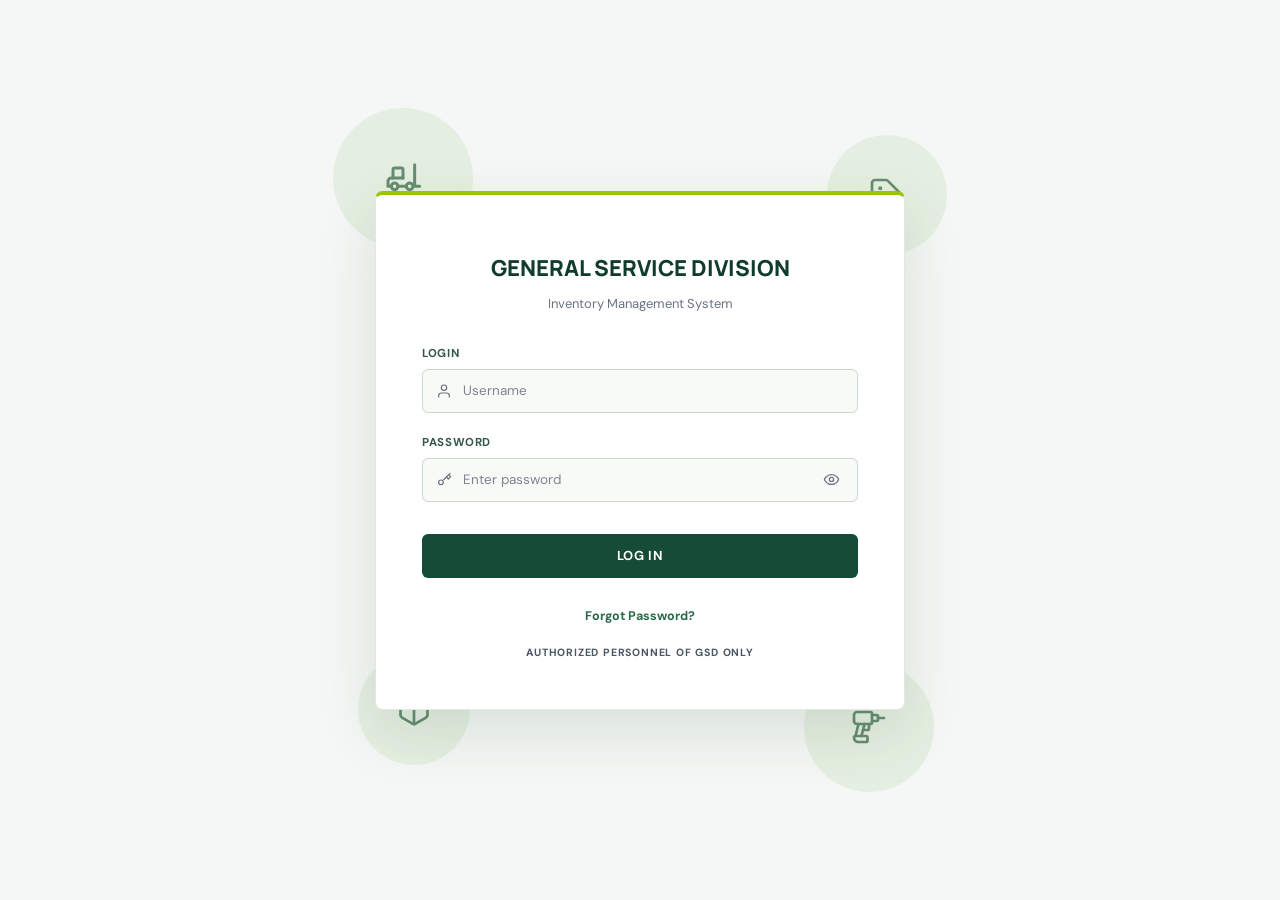
==== gsd-frontend/index.html @ cada81e3 "Full system audit, bug fixes, and Render deployment readiness Backend (gsd-backend/): - db.js: Add c" ====
<!DOCTYPE html>
<html lang="en">
<head>
  <meta charset="UTF-8" />
  <meta name="viewport" content="width=device-width, initial-scale=1.0" />
  <title>General Service Division - Inventory Management System</title>
  <link rel="preconnect" href="https://fonts.googleapis.com">
  <link rel="preconnect" href="https://fonts.gstatic.com" crossorigin>
  <link href="https://fonts.googleapis.com/css2?family=Inter:wght@400;500;600;700&display=swap" rel="stylesheet">
  <style>
    * {
      box-sizing: border-box;
      margin: 0;
      padding: 0;
    }

    body {
      font-family: 'Inter', -apple-system, BlinkMacSystemFont, "Segoe UI", Roboto, sans-serif;
      background-color: #f4f7f5;
      min-height: 100vh;
      display: flex;
      align-items: center;
      justify-content: center;
      position: relative;
      overflow: hidden;
      color: #1e293b;
    }

    /* Background Decorative Circles */
    .bg-decorations {
      position: fixed;
      inset: 0;
      pointer-events: none;
      z-index: 0;
    }

    .floating-circle {
      position: absolute;
      border-radius: 50%;
      background-color: #e7efe7;
      display: flex;
      align-items: center;
      justify-content: center;
      color: #8ca897;
    }

    /* Top Left: Forklift */
    .circle-forklift {
      width: 140px;
      height: 140px;
      top: 12%;
      left: 26%;
    }

    /* Top Right: Price Tag */
    .circle-tag {
      width: 120px;
      height: 120px;
      top: 15%;
      right: 26%;
    }

    /* Bottom Left: Cube/Box */
    .circle-box {
      width: 112px;
      height: 112px;
      bottom: 15%;
      left: 28%;
    }

    /* Bottom Right: Drill/Tool */
    .circle-drill {
      width: 130px;
      height: 130px;
      bottom: 12%;
      right: 27%;
    }

    /* Login Card */
    .login-card {
      position: relative;
      z-index: 1;
      background-color: #ffffff;
      width: 100%;
      max-width: 530px;
      padding: 58px 46px 50px;
      border-radius: 10px;
      box-shadow: 0 12px 32px rgba(0, 0, 0, 0.06), 0 2px 6px rgba(0, 0, 0, 0.03);
      text-align: center;
      margin: 20px;
    }

    .title {
      font-size: 21px;
      font-weight: 700;
      color: #1f2937;
      letter-spacing: 0.4px;
      margin-bottom: 12px;
      text-transform: uppercase;
    }

    .subtitle {
      font-size: 13px;
      font-weight: 400;
      color: #6b7280;
      margin-bottom: 34px;
    }

    .login-form {
      text-align: left;
    }

    .form-group {
      margin-bottom: 22px;
    }

    .form-label {
      display: block;
      font-size: 11.5px;
      font-weight: 700;
      color: #374151;
      letter-spacing: 0.4px;
      margin-bottom: 8px;
      text-transform: uppercase;
    }

    .input-wrapper {
      position: relative;
      display: flex;
      align-items: center;
    }

    .input-icon {
      position: absolute;
      left: 14px;
      color: #6b7280;
      display: flex;
      align-items: center;
      justify-content: center;
      pointer-events: none;
    }

    .form-input {
      width: 100%;
      height: 44px;
      padding: 0 42px 0 40px;
      background-color: #f3f4f6;
      border: 1px solid #d1d5db;
      border-radius: 6px;
      font-family: inherit;
      font-size: 13.5px;
      color: #1f2937;
      outline: none;
      transition: border-color 0.2s, background-color 0.2s, box-shadow 0.2s;
    }

    .form-input::placeholder {
      color: #7d8590;
    }

    .form-input:focus {
      background-color: #ffffff;
      border-color: #266b47;
      box-shadow: 0 0 0 3px rgba(38, 107, 71, 0.12);
    }

    textarea.form-input {
      height: auto;
      min-height: 110px;
      padding: 12px 14px;
      resize: vertical;
    }

    .toggle-password {
      position: absolute;
      right: 14px;
      background: none;
      border: none;
      color: #6b7280;
      cursor: pointer;
      display: flex;
      align-items: center;
      justify-content: center;
      padding: 4px;
      transition: color 0.2s;
    }

    .toggle-password:hover {
      color: #374151;
    }

    .btn-submit {
      width: 100%;
      height: 44px;
      margin-top: 10px;
      background-color: #266b47;
      color: #ffffff;
      border: none;
      border-radius: 6px;
      font-family: inherit;
      font-size: 13px;
      font-weight: 700;
      letter-spacing: 0.6px;
      text-transform: uppercase;
      cursor: pointer;
      transition: background-color 0.2s, transform 0.1s;
    }

    .btn-submit:hover {
      background-color: #1f583a;
    }

    .btn-submit:active {
      transform: scale(0.995);
    }

    .card-footer {
      margin-top: 26px;
      text-align: center;
    }

    .forgot-link {
      display: inline-block;
      font-size: 12.5px;
      color: #266b47;
      text-decoration: none;
      font-weight: 500;
      margin-bottom: 22px;
      transition: color 0.2s;
    }

    .forgot-link:hover {
      text-decoration: underline;
      color: #1f583a;
    }

    .authorized-note {
      font-size: 10.5px;
      font-weight: 700;
      color: #4b5563;
      letter-spacing: 0.8px;
      text-transform: uppercase;
    }

    /* Responsive adjustments for smaller screens */
    @media (max-width: 1100px) {
      .circle-forklift { left: 10%; }
      .circle-tag { right: 10%; }
      .circle-box { left: 12%; }
      .circle-drill { right: 12%; }
    }

    @media (max-width: 640px) {
      .login-card {
        padding: 44px 28px 38px;
      }
      .floating-circle {
        transform: scale(0.75);
      }
      .circle-forklift { top: 4%; left: 4%; }
      .circle-tag { top: 5%; right: 4%; }
      .circle-box { bottom: 5%; left: 5%; }
      .circle-drill { bottom: 4%; right: 5%; }
    }
  </style>
  <link rel="stylesheet" href="css/nia-theme.css" />
</head>
<body>

  <!-- Decorative Background Icons -->
  <div class="bg-decorations" aria-hidden="true">
    <!-- Top Left: Forklift -->
    <div class="floating-circle circle-forklift">
      <svg width="40" height="40" viewBox="0 0 24 24" fill="none" stroke="currentColor" stroke-width="1.8" stroke-linecap="round" stroke-linejoin="round">
        <path d="M12 12H5a2 2 0 0 0-2 2v3h2"/>
        <path d="M9 17h5"/>
        <circle cx="7" cy="17" r="2"/>
        <circle cx="16" cy="17" r="2"/>
        <path d="M12 12V7a1 1 0 0 0-1-1H7a1 1 0 0 0-1 1v5"/>
        <path d="M19 4v13h3"/>
      </svg>
    </div>

    <!-- Top Right: Tag -->
    <div class="floating-circle circle-tag">
      <svg width="36" height="36" viewBox="0 0 24 24" fill="none" stroke="currentColor" stroke-width="1.8" stroke-linecap="round" stroke-linejoin="round">
        <path d="M12.586 2.586A2 2 0 0 0 11.172 2H4a2 2 0 0 0-2 2v7.172a2 2 0 0 0 .586 1.414l8.704 8.704a2.426 2.426 0 0 0 3.42 0l6.58-6.58a2.426 2.426 0 0 0 0-3.42z"/>
        <circle cx="7.5" cy="7.5" r=".5" fill="currentColor"/>
      </svg>
    </div>

    <!-- Bottom Left: Package/Box -->
    <div class="floating-circle circle-box">
      <svg width="36" height="36" viewBox="0 0 24 24" fill="none" stroke="currentColor" stroke-width="1.8" stroke-linecap="round" stroke-linejoin="round">
        <path d="M21 16V8a2 2 0 0 0-1-1.73l-7-4a2 2 0 0 0-2 0l-7 4A2 2 0 0 0 3 8v8a2 2 0 0 0 1 1.73l7 4a2 2 0 0 0 2 0l7-4A2 2 0 0 0 21 16z"/>
        <polyline points="3.27 6.96 12 12.01 20.73 6.96"/>
        <line x1="12" y1="22.08" x2="12" y2="12"/>
      </svg>
    </div>

    <!-- Bottom Right: Drill/Tool -->
    <div class="floating-circle circle-drill">
      <svg width="36" height="36" viewBox="0 0 24 24" fill="none" stroke="currentColor" stroke-width="1.8" stroke-linecap="round" stroke-linejoin="round">
        <path d="M14 9c0 .6-.4 1-1 1H4a2 2 0 0 1-2-2V4a2 2 0 0 1 2-2h9c.6 0 1 .4 1 1Z"/>
        <path d="M18 6h4"/>
        <path d="M14 4h3a1 1 0 0 1 1 1v2a1 1 0 0 1-1 1h-3"/>
        <path d="m5 10-2 8"/>
        <path d="M12 10v3c0 .6-.4 1-1 1H8"/>
        <path d="m7 18 2-8"/>
        <path d="M5 22c-1.7 0-3-1.3-3-3 0-.6.4-1 1-1h7c.6 0 1 .4 1 1v2c0 .6-.4 1-1 1Z"/>
      </svg>
    </div>
  </div>

  <!-- Center Login Card -->
  <main class="login-card">
    <h1 class="title">GENERAL SERVICE DIVISION</h1>
    <p class="subtitle">Inventory Management System</p>

    <div id="loginPanel">
    <form class="login-form" id="loginForm">
      <!-- Username Field -->
      <div class="form-group">
        <label for="username" class="form-label">LOGIN</label>
        <div class="input-wrapper">
          <span class="input-icon">
            <svg width="16" height="16" viewBox="0 0 24 24" fill="none" stroke="currentColor" stroke-width="1.8" stroke-linecap="round" stroke-linejoin="round">
              <path d="M20 21v-2a4 4 0 0 0-4-4H8a4 4 0 0 0-4 4v2"/>
              <circle cx="12" cy="7" r="4"/>
            </svg>
          </span>
          <input
            type="text"
            id="username"
            name="username"
            class="form-input"
            placeholder="Username"
            required
          />
        </div>
      </div>

      <!-- Password Field -->
      <div class="form-group">
        <label for="password" class="form-label">PASSWORD</label>
        <div class="input-wrapper">
          <span class="input-icon">
            <svg width="16" height="16" viewBox="0 0 24 24" fill="none" stroke="currentColor" stroke-width="1.8" stroke-linecap="round" stroke-linejoin="round">
              <circle cx="7.5" cy="15.5" r="3.5"/>
              <path d="m21 2-9.6 9.6"/>
              <path d="m15.5 7.5 3 3L22 7l-3-3"/>
            </svg>
          </span>
          <input
            type="password"
            id="password"
            name="password"
            class="form-input"
            placeholder="Enter password"
            required
          />
          <button
            type="button"
            class="toggle-password"
            id="togglePassword"
            aria-label="Toggle password visibility"
          >
            <!-- Eye Open Icon -->
            <svg id="eyeIcon" width="17" height="17" viewBox="0 0 24 24" fill="none" stroke="currentColor" stroke-width="1.8" stroke-linecap="round" stroke-linejoin="round">
              <path d="M2 12s3-7 10-7 10 7 10 7-3 7-10 7-10-7-10-7Z"/>
              <circle cx="12" cy="12" r="3"/>
            </svg>
          </button>
        </div>
      </div>

      <!-- Submit Button -->
      <button type="submit" class="btn-submit">LOG IN</button>
    </form>
    </div>

    <form class="login-form" id="resetRequestForm" hidden>
      <div class="form-group">
        <label for="resetUsername" class="form-label">USERNAME</label>
        <input type="text" id="resetUsername" name="username" class="form-input" placeholder="Assigned username" required />
      </div>
      <div class="form-group">
        <label for="resetReason" class="form-label">REASON FOR RESET</label>
        <textarea id="resetReason" name="reason" class="form-input" minlength="10" maxlength="1000" rows="4" placeholder="Explain why you need a password reset" required></textarea>
      </div>
      <button type="submit" class="btn-submit">SUBMIT REQUEST</button>
    </form>

    <!-- Footer Links & Notice -->
    <div class="card-footer">
      <a href="#" class="forgot-link" id="forgotPasswordLink">Forgot Password?</a>
      <p class="authorized-note">AUTHORIZED PERSONNEL OF GSD ONLY</p>
    </div>
  </main>

  <div id="toast" class="toast" role="status" aria-live="polite"></div>
  <script src="jscript/app.js" defer></script>
</body>
</html>
---- gsd-frontend/css/nia-theme.css ----
@import url('https://fonts.googleapis.com/css2?family=DM+Sans:wght@400;500;600;700&family=Manrope:wght@500;600;700;800&display=swap');

:root {
  --nia-forest: #164b35;
  --nia-forest-deep: #103c2b;
  --nia-leaf: #9bc503;
  --nia-leaf-light: #edf5d5;
  --nia-canvas: #f3f7f2;
  --nia-paper: #ffffff;
  --nia-ink: #1d3027;
  --nia-muted: #68786f;
  --nia-line: #dce6dd;
  --nia-focus: rgba(31, 112, 71, 0.18);
  --nia-shadow: 0 8px 24px rgba(27, 62, 43, 0.07);
}

html {
  color-scheme: light;
  scroll-behavior: smooth;
}

body {
  color: var(--nia-ink);
  font-family: 'DM Sans', 'Segoe UI', sans-serif;
  letter-spacing: 0;
}

body[data-page] {
  background-color: var(--nia-canvas);
  background-image: linear-gradient(135deg, rgba(255,255,255,.62), rgba(237,245,232,.28));
}

h1,
h2,
h3,
.page-heading,
.page-title,
.ledger-title,
.title {
  font-family: 'Manrope', 'DM Sans', 'Segoe UI', sans-serif;
  letter-spacing: 0;
}

.topbar {
  position: relative;
  z-index: 3;
  height: 68px;
  padding: 0 clamp(18px, 3vw, 40px);
  color: #fff;
  background: linear-gradient(105deg, var(--nia-forest-deep), #1d6342 72%, #27734a);
  box-shadow: 0 4px 16px rgba(16, 60, 43, .14);
}

.topbar::after {
  position: absolute;
  right: 0;
  bottom: 0;
  left: 0;
  height: 3px;
  background: var(--nia-leaf);
  content: '';
}

.topbar-title {
  font-family: 'Manrope', 'DM Sans', sans-serif;
  font-size: 13px;
  font-weight: 800;
  letter-spacing: .08em;
}

.user-info {
  display: grid;
  gap: 3px;
}

.user-name {
  color: #fff;
  font-size: 11px;
  font-weight: 700;
}

.user-role {
  color: #d8e9c2;
  font-size: 10px;
}

.layout-container {
  min-height: calc(100vh - 68px);
}

.sidebar {
  position: relative;
  z-index: 2;
  width: 248px;
  min-height: calc(100vh - 68px);
  padding: 22px 15px 18px;
  background: #eaf2e8;
  border-right: 1px solid #d5e2d5;
}

.nav-list {
  gap: 5px;
}

.nav-item a {
  position: relative;
  min-height: 43px;
  padding: 10px 13px;
  border-radius: 7px;
  color: #355345;
  font-size: 13px;
  font-weight: 600;
  transition: background-color .18s ease, color .18s ease, transform .18s ease, box-shadow .18s ease;
}

.nav-item a:hover {
  transform: translateX(3px);
  color: var(--nia-forest-deep);
  background: #dcebd8;
}

.nav-item.active a {
  color: #fff;
  background: var(--nia-forest);
  box-shadow: 0 4px 10px rgba(22, 75, 53, .18);
}

.nav-item.active a::before {
  position: absolute;
  top: 9px;
  bottom: 9px;
  left: -13px;
  width: 3px;
  border-radius: 0 3px 3px 0;
  background: var(--nia-leaf);
  content: '';
}

.nav-icon {
  width: 18px;
  height: 18px;
}

.logout-btn {
  min-height: 42px;
  border: 1px solid #ebc8c2;
  border-radius: 7px;
  background: #fff8f6;
  color: #9b4134;
  font-size: 11px;
  transition: background-color .18s ease, color .18s ease, transform .18s ease, box-shadow .18s ease;
}

.logout-btn:hover {
  transform: translateY(-1px);
  border-color: #bd5948;
  background: #a74436;
  color: #fff;
  box-shadow: 0 4px 10px rgba(126, 47, 36, .16);
}

.main-content {
  min-width: 0;
  padding: clamp(22px, 3vw, 40px) clamp(18px, 3.3vw, 48px);
  animation: nia-enter .34s ease-out both;
}

.page-header,
.page-top-row,
.ledger-header {
  margin-bottom: 24px;
}

.page-heading,
.page-title,
.ledger-title {
  color: var(--nia-forest-deep);
  font-size: 25px;
  font-weight: 800;
  line-height: 1.2;
}

.page-subtitle {
  margin-top: 6px;
  color: var(--nia-muted);
  font-size: 13px;
  line-height: 1.5;
}

.kpi-card,
.settings-card,
.table-card,
.main-table-card,
.ledger-card,
.card,
.po-card,
.actions-column-card {
  border: 1px solid var(--nia-line);
  border-radius: 7px;
  background: var(--nia-paper);
  box-shadow: var(--nia-shadow);
}

.kpi-card {
  position: relative;
  overflow: hidden;
  padding: 18px 20px;
  transition: transform .18s ease, border-color .18s ease, box-shadow .18s ease;
}

.kpi-card::before {
  position: absolute;
  top: 0;
  right: 0;
  left: 0;
  height: 3px;
  background: var(--nia-leaf);
  content: '';
}

.kpi-card:hover {
  transform: translateY(-3px);
  border-color: #b6d08b;
  box-shadow: 0 12px 26px rgba(27, 62, 43, .12);
}

.kpi-label {
  color: var(--nia-muted);
  font-size: 10px;
  letter-spacing: .07em;
}

.kpi-value {
  color: var(--nia-forest-deep);
  font-family: 'Manrope', 'DM Sans', sans-serif;
  font-size: 26px;
  font-weight: 800;
}

.kpi-sub {
  color: var(--nia-muted);
  font-size: 11px;
}

.kpi-icon-box {
  border-radius: 7px;
  background: var(--nia-leaf-light);
  color: var(--nia-forest);
}

.toolbar-row,
.filter-controls,
.action-buttons,
.toolbar-actions,
.form-actions,
.btn-row {
  gap: 10px;
}

.toolbar-row {
  margin-bottom: 17px;
}

.gsd-pagination {
  display: flex;
  align-items: center;
  justify-content: space-between;
  gap: 12px;
  min-height: 48px;
  margin: 10px 0 18px;
  padding: 8px 11px;
  border: 1px solid var(--nia-line);
  border-radius: 7px;
  background: #fff;
}

.gsd-pagination-summary {
  color: var(--nia-muted);
  font-size: 11px;
  font-weight: 600;
}

.gsd-pagination-controls {
  display: flex;
  align-items: center;
  gap: 8px;
}

.gsd-page-label {
  min-width: 62px;
  color: var(--nia-ink);
  font-size: 11px;
  font-weight: 700;
  text-align: center;
}

.gsd-page-button {
  min-height: 34px;
  padding: 0 11px;
  border: 1px solid #bfd0c2;
  border-radius: 6px;
  background: #fff;
  color: var(--nia-forest);
  font: 700 11px 'DM Sans', 'Segoe UI', sans-serif;
  cursor: pointer;
}

.gsd-page-button:disabled {
  border-color: #e4e9e4;
  background: #f5f7f4;
  color: #9aa59e;
  box-shadow: none;
  cursor: default;
  transform: none;
}

.gsd-page-button:not(:disabled):hover {
  border-color: var(--nia-forest);
  background: #f0f6ed;
}

.table-layout {
  display: block;
}

.actions-column-card {
  display: none;
}

.actions-cell {
  min-width: 250px;
  white-space: normal;
}

.action-icons {
  display: flex;
  flex-wrap: wrap;
  justify-content: flex-start;
  gap: 6px;
}

.action-icons .icon-btn {
  width: auto;
  min-width: 0;
  min-height: 30px;
  height: auto;
  padding: 0 8px;
  border: 1px solid var(--nia-line);
  background: #fff;
  color: var(--nia-forest);
  white-space: nowrap;
}

.action-icons .icon-btn:hover {
  border-color: #b6d08b;
  background: #f4f8ef;
}

.action-icons .icon-btn.delete-btn {
  border-color: #e8c5bf;
  background: #fff8f6;
  color: #a74436;
}

.action-icons .icon-btn.delete-btn:hover {
  border-color: #bd5948;
  background: #a74436;
  color: #fff;
}

.search-wrap,
.search-box-wrap {
  border-color: var(--nia-line);
  border-radius: 7px;
  background: #fff;
  box-shadow: 0 2px 6px rgba(27, 62, 43, .03);
}

input:not([type='checkbox']):not([type='radio']):not([type='hidden']):not([type='file']),
select,
textarea {
  border-color: #cbd9ce;
  border-radius: 6px;
  color: var(--nia-ink);
  font-family: 'DM Sans', 'Segoe UI', sans-serif;
  transition: border-color .16s ease, box-shadow .16s ease, background-color .16s ease;
}

input:not([type='checkbox']):not([type='radio']):not([type='hidden']):not([type='file']):focus,
select:focus,
textarea:focus {
  border-color: #347b50;
  outline: 0;
  box-shadow: 0 0 0 3px var(--nia-focus);
}

input::placeholder,
textarea::placeholder {
  color: #87958d;
}

button,
.btn-red,
.pill-btn,
.pill-btn-sm,
.btn-action,
.btn-print-slip,
.btn-create-user,
.btn-outline,
.btn-wipe,
.btn-row-edit,
.btn-row-delete,
.icon-btn,
.save-btn,
.btn-save,
.btn-cancel {
  min-height: 37px;
  border-radius: 6px;
  font-family: 'DM Sans', 'Segoe UI', sans-serif;
  font-size: 12px;
  font-weight: 700;
  transition: transform .16s ease, box-shadow .16s ease, background-color .16s ease, border-color .16s ease, color .16s ease;
}

button:hover,
.btn-red:hover,
.pill-btn:hover,
.pill-btn-sm:hover,
.btn-action:hover,
.btn-print-slip:hover,
.btn-create-user:hover,
.btn-outline:hover,
.btn-wipe:hover,
.btn-row-edit:hover,
.btn-row-delete:hover,
.icon-btn:hover,
.save-btn:hover,
.btn-save:hover,
.btn-cancel:hover {
  transform: translateY(-1px);
  box-shadow: 0 5px 12px rgba(27, 62, 43, .12);
}

.btn-submit,
.btn-create-user,
.pill-btn.primary,
.btn-red,
.btn-save,
.save-btn {
  border-color: var(--nia-forest);
  background: var(--nia-forest);
  color: #fff;
}

.btn-submit:hover,
.btn-create-user:hover,
.pill-btn.primary:hover,
.btn-red:hover,
.btn-save:hover,
.save-btn:hover {
  border-color: var(--nia-forest-deep);
  background: var(--nia-forest-deep);
}

.pill-btn,
.pill-btn-sm,
.btn-action,
.btn-print-slip,
.btn-outline,
.btn-row-edit,
.btn-cancel {
  border: 1px solid #bfd0c2;
  background: #fff;
  color: var(--nia-forest);
}

.btn-wipe,
.btn-row-delete,
.delete-btn {
  border: 1px solid #e8c5bf;
  background: #fff8f6;
  color: #a74436;
}

.table-card,
.main-table-card,
.ledger-card {
  overflow: auto;
}

table {
  border-color: var(--nia-line);
}

thead th {
  background: #edf4eb;
  color: #315241;
  font-size: 10px;
  font-weight: 800;
  letter-spacing: .055em;
}

tbody tr {
  transition: background-color .14s ease;
}

tbody tr:hover {
  background: #f4f8ef;
}

tbody td {
  color: #33493c;
}

.badge,
.status-pill,
.fund-badge {
  display: inline-flex;
  align-items: center;
  padding: 3px 10px;
  font-size: 11px;
  border: 1px solid transparent;
  white-space: nowrap;
  border-radius: 999px;
  font-weight: 700;
}

.badge-instock,
.active-status {
  border-color: #c8dfc7;
  background: #edf7ec;
  color: #28643e;
}

.badge-lowstock,
.inactive-status {
  border-color: #f1d8ae;
  background: #fff6e6;
  color: #8a5b16;
}

.recent-po-entry,
.recent-so-entry,
.recent-slip-entry {
  padding: 14px;
  border: 1px solid #e4ece4;
  border-radius: 6px;
  background: #fbfdf9;
  transition: border-color .16s ease, background-color .16s ease, transform .16s ease;
}

.recent-po-entry:hover,
.recent-so-entry:hover,
.recent-slip-entry:hover {
  transform: translateX(2px);
  border-color: #b6d08b;
  background: #f5faee;
}

.toast,
.toast-banner {
  position: fixed;
  right: 24px;
  bottom: 22px;
  z-index: 1200;
  max-width: min(420px, calc(100vw - 32px));
  padding: 12px 20px;
  border: 1px solid rgba(255,255,255,.2);
  border-radius: 7px;
  background: var(--nia-forest-deep);
  color: #fff;
  font-size: 13px;
  font-weight: 600;
  box-shadow: 0 12px 30px rgba(16, 60, 43, .2);
  opacity: 0;
  transform: translateY(10px);
  pointer-events: none;
  transition: opacity .2s ease, transform .2s ease;
}

.toast.show,
.toast-banner.show {
  opacity: 1;
  transform: translateY(0);
}

.toast.error,
.toast-banner.error {
  background: #a74436;
}

.modal-backdrop {
  backdrop-filter: blur(3px);
  background: rgba(17, 43, 30, .48);
}

.modal-box {
  border: 1px solid var(--nia-line);
  border-top: 4px solid var(--nia-leaf);
  border-radius: 8px;
  box-shadow: 0 24px 70px rgba(15, 44, 29, .24);
}

.gsd-dialog {
  position: fixed;
  inset: 0;
  margin: auto;
  width: min(440px, calc(100vw - 32px));
  max-height: calc(100vh - 32px);
  overflow: auto;
  padding: 28px;
  border: 1px solid var(--nia-line);
  border-top: 4px solid var(--nia-leaf);
  border-radius: 9px;
  background: #fff;
  color: var(--nia-ink);
  box-shadow: 0 24px 70px rgba(15, 44, 29, .24);
}

.gsd-dialog[open] {
  animation: nia-dialog-enter .2s ease-out both;
}

.gsd-dialog::backdrop {
  background: rgba(15, 43, 29, .54);
  backdrop-filter: blur(3px);
}

.gsd-dialog-mark {
  display: grid;
  width: 42px;
  height: 42px;
  margin-bottom: 17px;
  place-items: center;
  border-radius: 8px;
  background: var(--nia-leaf-light);
  color: var(--nia-forest);
  font-family: 'Manrope', 'DM Sans', sans-serif;
  font-size: 11px;
  font-weight: 800;
}

.gsd-dialog-title {
  margin: 0;
  color: var(--nia-forest-deep);
  font-family: 'Manrope', 'DM Sans', sans-serif;
  font-size: 20px;
  font-weight: 800;
}

.gsd-dialog-message {
  margin: 9px 0 24px;
  color: var(--nia-muted);
  font-size: 14px;
  line-height: 1.55;
}

.gsd-dialog-actions {
  display: flex;
  justify-content: flex-end;
  gap: 9px;
}

.gsd-dialog-button {
  min-height: 40px;
  padding: 0 15px;
  border: 1px solid transparent;
  border-radius: 6px;
  font: 700 12px 'DM Sans', 'Segoe UI', sans-serif;
  cursor: pointer;
  transition: transform .16s ease, box-shadow .16s ease, background-color .16s ease;
}

.gsd-dialog-button:hover {
  transform: translateY(-1px);
  box-shadow: 0 5px 12px rgba(27, 62, 43, .14);
}

.gsd-dialog-button:focus-visible {
  outline: 3px solid rgba(155, 197, 3, .72);
  outline-offset: 3px;
}

.gsd-dialog-button.primary {
  background: var(--nia-forest);
  color: #fff;
}

.gsd-dialog-button.primary:hover {
  background: var(--nia-forest-deep);
}

.gsd-dialog-button.secondary {
  border-color: var(--nia-line);
  background: #fff;
  color: var(--nia-forest);
}

.gsd-dialog-button.danger {
  background: #a74436;
  color: #fff;
}

.gsd-dialog-button.danger:hover {
  background: #8e382d;
}

.login-card {
  border: 1px solid #e1e9df;
  border-top: 4px solid var(--nia-leaf);
  border-radius: 8px;
  box-shadow: 0 22px 60px rgba(21, 64, 42, .12);
  animation: nia-enter .42s ease-out both;
}

.login-card .title {
  color: var(--nia-forest-deep);
  font-size: 22px;
  font-weight: 800;
}

.login-card .form-label {
  color: #365746;
  letter-spacing: .055em;
}

.login-card .form-input {
  border-radius: 6px;
  background-color: #f8faf7;
}

.login-card .btn-submit {
  border-radius: 6px;
  background: var(--nia-forest);
  transition: transform .16s ease, box-shadow .16s ease, background-color .16s ease;
}

.login-card .btn-submit:hover {
  transform: translateY(-2px);
  background: var(--nia-forest-deep);
  box-shadow: 0 8px 16px rgba(22, 75, 53, .2);
}

.login-card .forgot-link {
  font-weight: 700;
}

a:focus-visible,
button:focus-visible {
  outline: 3px solid rgba(155, 197, 3, .72);
  outline-offset: 3px;
}

.bg-decorations .floating-circle {
  background: rgba(223, 236, 218, .72);
  color: #668d72;
  animation: nia-float 6s ease-in-out infinite;
}

.circle-tag { animation-delay: -1.5s !important; }
.circle-box { animation-delay: -3s !important; }
.circle-drill { animation-delay: -4.5s !important; }

@keyframes nia-enter {
  from { opacity: 0; transform: translateY(8px); }
  to { opacity: 1; transform: translateY(0); }
}

@keyframes nia-float {
  0%, 100% { transform: translateY(0); }
  50% { transform: translateY(-7px); }
}

@media (max-width: 900px) {
  .layout-container {
    flex-direction: column;
  }

  .sidebar {
    width: 100%;
    min-height: auto;
    padding: 10px 14px;
    border-right: 0;
    border-bottom: 1px solid var(--nia-line);
  }

  .nav-list {
    flex-direction: row;
    overflow-x: auto;
    gap: 5px;
    padding: 2px 0;
    scrollbar-width: none;
    overscroll-behavior-x: contain;
    -webkit-overflow-scrolling: touch;
  }

  .nav-list::-webkit-scrollbar {
    display: none;
  }

  .nav-list::after {
    position: sticky;
    right: 0;
    display: grid;
    flex: 0 0 22px;
    place-items: center;
    margin-left: -22px;
    background: linear-gradient(90deg, rgba(234,242,232,0), #eaf2e8 48%);
    color: var(--nia-forest);
    content: '\203A';
    font-size: 24px;
    pointer-events: none;
  }

  .nav-item {
    flex: 0 0 auto;
  }

  .nav-item a {
    min-height: 39px;
    padding: 9px 11px;
    white-space: nowrap;
  }

  .nav-item.active a::before {
    top: auto;
    right: 12px;
    bottom: -10px;
    left: 12px;
    width: auto;
    height: 3px;
    border-radius: 3px 3px 0 0;
  }

  .logout-btn {
    width: auto;
    min-width: 112px;
    margin-top: 8px;
  }
}

@media (max-width: 600px) {
  .topbar {
    height: 62px;
    padding: 0 15px;
  }

  .topbar-title {
    max-width: 58%;
    font-size: 11px;
    line-height: 1.25;
  }

  .user-name { font-size: 9px; }
  .user-role { font-size: 9px; }

  .main-content {
    padding: 20px 14px 28px;
  }

  .page-heading,
  .page-title,
  .ledger-title {
    font-size: 22px;
  }

  .page-top-row,
  .toolbar-row,
  .toolbar-actions,
  .filter-controls,
  .action-buttons {
    align-items: stretch;
  }

  .toolbar-row,
  .toolbar-actions,
  .filter-controls,
  .action-buttons {
    flex-wrap: wrap;
  }

  .filter-controls > *,
  .action-buttons > *,
  .toolbar-actions > * {
    min-width: 0;
  }

  .kpi-group,
  .kpi-grid,
  .kpi-cards,
  .kpi-summary {
    display: grid !important;
    grid-template-columns: repeat(2, minmax(0, 1fr));
    gap: 10px;
    width: 100%;
  }

  .kpi-group .kpi-card,
  .kpi-grid .kpi-card {
    min-width: 0;
    padding: 12px;
    gap: 8px;
  }

  .kpi-group .kpi-label,
  .kpi-grid .kpi-label {
    font-size: 9px;
    line-height: 1.3;
  }

  .kpi-group .kpi-sub,
  .kpi-grid .kpi-sub {
    font-size: 10px;
    line-height: 1.35;
  }

  .kpi-group .kpi-icon-box,
  .kpi-grid .kpi-icon-box {
    width: 30px;
    height: 30px;
  }

  .kpi-card {
    padding: 14px;
  }

  .table-card,
  .main-table-card,
  .ledger-card {
    max-width: 100%;
    overflow-x: auto;
  }

  table {
    min-width: 640px;
  }

  .main-table-card {
    overflow: visible;
    border: 0;
    background: transparent;
    box-shadow: none;
  }

  .main-table-card table.inv-table {
    display: block;
    min-width: 0;
    width: 100%;
  }

  .main-table-card .inv-table thead {
    display: none;
  }

  .main-table-card .inv-table tbody {
    display: grid;
    gap: 10px;
  }

  .main-table-card .inv-table tbody tr {
    display: grid;
    grid-template-columns: repeat(2, minmax(0, 1fr));
    gap: 0 14px;
    padding: 4px 13px 8px;
    border: 1px solid var(--nia-line);
    border-top: 3px solid var(--nia-leaf);
    border-radius: 7px;
    background: #fff;
    box-shadow: 0 4px 12px rgba(27, 62, 43, .06);
  }

  .main-table-card .inv-table tbody td {
    display: flex;
    min-width: 0;
    flex-direction: column;
    gap: 3px;
    padding: 8px 0 !important;
    border: 0 !important;
    color: var(--nia-ink);
    font-size: 12px;
    line-height: 1.35;
    overflow-wrap: anywhere;
  }

  .main-table-card .inv-table tbody td::before {
    color: var(--nia-muted);
    content: '';
    font-size: 9px;
    font-weight: 800;
    letter-spacing: .04em;
    text-transform: uppercase;
  }

  .main-table-card .inv-table tbody td:nth-child(1)::before { content: 'Item ID'; }
  .main-table-card .inv-table tbody td:nth-child(2)::before { content: 'Added by'; }
  .main-table-card .inv-table tbody td:nth-child(3)::before { content: 'Product'; }
  .main-table-card .inv-table tbody td:nth-child(4)::before { content: 'Category'; }
  .main-table-card .inv-table tbody td:nth-child(5)::before { content: 'Quantity'; }
  .main-table-card .inv-table tbody td:nth-child(6)::before { content: 'Unit'; }
  .main-table-card .inv-table tbody td:nth-child(7)::before { content: 'Status'; }
  .main-table-card .inv-table tbody td:nth-child(8)::before { content: 'Date added'; }

  .main-table-card .inv-table tbody td:nth-child(2),
  .main-table-card .inv-table tbody td:nth-child(3),
  .main-table-card .inv-table tbody td:nth-child(4) {
    grid-column: 1 / -1;
  }

  .main-table-card .inv-table tbody td:nth-child(3) {
    color: var(--nia-forest-deep);
    font-size: 14px;
    font-weight: 700;
  }

  .main-table-card .inv-table tbody td:nth-child(7) {
    align-items: flex-start;
  }

  table.users-table:has(#usersTableBody) {
    display: block;
    min-width: 0;
    width: 100%;
  }

  table.users-table:has(#usersTableBody) thead {
    display: none;
  }

  table.users-table:has(#usersTableBody) tbody {
    display: grid;
    gap: 10px;
  }

  table.users-table:has(#usersTableBody) tbody tr {
    display: grid;
    grid-template-columns: repeat(2, minmax(0, 1fr));
    gap: 0 14px;
    padding: 5px 13px 10px;
    border: 1px solid var(--nia-line);
    border-top: 3px solid var(--nia-leaf);
    border-radius: 7px;
    background: #fff;
  }

  table.users-table:has(#usersTableBody) tbody td {
    display: flex;
    min-width: 0;
    flex-direction: column;
    align-items: flex-start;
    gap: 4px;
    padding: 8px 0;
    border: 0;
    font-size: 12px;
    overflow-wrap: anywhere;
  }

  table.users-table:has(#usersTableBody) tbody td::before {
    color: var(--nia-muted);
    font-size: 9px;
    font-weight: 800;
    letter-spacing: .04em;
    text-transform: uppercase;
  }

  table.users-table:has(#usersTableBody) tbody td:nth-child(1)::before { content: 'User ID'; }
  table.users-table:has(#usersTableBody) tbody td:nth-child(2)::before { content: 'Name'; }
  table.users-table:has(#usersTableBody) tbody td:nth-child(3)::before { content: 'Username'; }
  table.users-table:has(#usersTableBody) tbody td:nth-child(4)::before { content: 'Role'; }
  table.users-table:has(#usersTableBody) tbody td:nth-child(5)::before { content: 'Status'; }

  table.users-table:has(#usersTableBody) tbody td:nth-child(2),
  table.users-table:has(#usersTableBody) tbody td:nth-child(6) {
    grid-column: 1 / -1;
  }

  table.users-table:has(#usersTableBody) .actions-cell {
    min-width: 0;
  }

  table.users-table:has(#usersTableBody) .action-icons {
    width: 100%;
  }

  #resetRequestsWrap {
    padding: 14px;
  }

  #resetRequestsWrap h2 {
    margin-bottom: 10px;
    color: var(--nia-forest-deep);
    font: 800 15px 'Manrope', 'DM Sans', sans-serif;
  }

  #resetRequestsWrap table.reset-requests-table {
    display: block;
    min-width: 0;
    width: 100%;
  }

  #resetRequestsWrap .reset-requests-table thead {
    display: none;
  }

  #resetRequestsWrap .reset-requests-table tbody {
    display: grid;
    gap: 8px;
  }

  #resetRequestsWrap .reset-requests-table tbody tr:not(.empty-state) {
    display: grid;
    grid-template-columns: repeat(2, minmax(0, 1fr));
    gap: 0 12px;
    padding: 5px 11px 9px;
    border: 1px solid var(--nia-line);
    border-top: 3px solid var(--nia-leaf);
    border-radius: 6px;
    background: #fff;
  }

  #resetRequestsWrap .reset-requests-table tbody td {
    display: flex;
    min-width: 0;
    flex-direction: column;
    gap: 4px;
    padding: 8px 0;
    border: 0;
    overflow-wrap: anywhere;
  }

  #resetRequestsWrap .reset-requests-table tbody td::before {
    color: var(--nia-muted);
    font-size: 9px;
    font-weight: 800;
    letter-spacing: .04em;
    text-transform: uppercase;
  }

  #resetRequestsWrap .reset-requests-table tbody td:nth-child(1)::before { content: 'Username'; }
  #resetRequestsWrap .reset-requests-table tbody td:nth-child(2)::before { content: 'Reason'; }
  #resetRequestsWrap .reset-requests-table tbody td:nth-child(3)::before { content: 'Submitted'; }
  #resetRequestsWrap .reset-requests-table tbody td:nth-child(4)::before { content: 'Status'; }
  #resetRequestsWrap .reset-requests-table tbody td:nth-child(2),
  #resetRequestsWrap .reset-requests-table tbody td:nth-child(5) {
    grid-column: 1 / -1;
  }

  #resetRequestsWrap .reset-requests-table tbody tr.empty-state {
    display: block;
    padding: 12px 0;
    border: 0;
    color: var(--nia-muted);
    font-size: 12px;
  }

  #resetRequestsWrap .reset-requests-table tbody tr.empty-state td {
    display: block;
    padding: 0;
    border: 0;
  }

  #resetRequestsWrap .reset-requests-table tbody tr.empty-state td::before {
    display: none;
  }

  input:not([type='checkbox']):not([type='radio']):not([type='hidden']):not([type='file']),
  select,
  textarea {
    min-height: 44px;
    font-size: 16px;
  }

  button,
  .logout-btn,
  .btn-red,
  .pill-btn,
  .pill-btn-sm,
  .btn-action,
  .btn-print-slip,
  .btn-create-user,
  .btn-outline,
  .btn-wipe,
  .btn-row-edit,
  .btn-row-delete,
  .gsd-dialog-button {
    min-height: 44px;
  }

  .ledger-card {
    -webkit-overflow-scrolling: touch;
    overscroll-behavior-x: contain;
  }

  .ledger-card .table-wrapper {
    overflow: visible;
  }

  .ledger-card table.stockcard-table {
    display: block;
    min-width: 0;
    width: 100%;
  }

  .ledger-card .stockcard-table thead {
    display: none;
  }

  .ledger-card .stockcard-table tbody {
    display: grid;
    gap: 9px;
  }

  .ledger-card .stockcard-table tbody tr {
    display: grid;
    grid-template-columns: repeat(2, minmax(0, 1fr));
    gap: 0 12px;
    padding: 5px 12px 9px;
    border: 1px solid var(--nia-line);
    border-top: 3px solid var(--nia-leaf);
    border-radius: 7px;
    background: #fff;
  }

  .ledger-card .stockcard-table tbody td {
    display: flex;
    min-width: 0;
    flex-direction: column;
    align-items: flex-start;
    gap: 3px;
    padding: 7px 0;
    border: 0;
    color: var(--nia-ink);
    font-size: 12px;
    line-height: 1.35;
    text-align: left;
    overflow-wrap: anywhere;
  }

  .ledger-card .stockcard-table tbody td::before {
    color: var(--nia-muted);
    font-size: 9px;
    font-weight: 800;
    letter-spacing: .04em;
    text-transform: uppercase;
  }

  .ledger-card .stockcard-table tbody td:nth-child(1)::before { content: 'Date'; }
  .ledger-card .stockcard-table tbody td:nth-child(2)::before { content: 'Reference'; }
  .ledger-card .stockcard-table tbody td:nth-child(3)::before { content: 'Received'; }
  .ledger-card .stockcard-table tbody td:nth-child(4)::before { content: 'Issued'; }
  .ledger-card .stockcard-table tbody td:nth-child(5)::before { content: 'Office'; }
  .ledger-card .stockcard-table tbody td:nth-child(6)::before { content: 'Balance'; }
  .ledger-card .stockcard-table tbody td:nth-child(7)::before { content: 'Days to consume'; }

  .ledger-card .stockcard-table tbody td:nth-child(2),
  .ledger-card .stockcard-table tbody td:nth-child(6) {
    grid-column: 1 / -1;
  }

  .login-card {
    max-width: 460px;
    margin: 14px;
    padding: 34px 22px 30px;
  }

  .floating-circle {
    opacity: .55;
  }

  .settings-card,
  .card,
  .po-card {
    padding: 18px;
  }

  .gsd-pagination {
    flex-wrap: wrap;
    padding: 9px;
  }

  .gsd-pagination-summary {
    flex: 1 1 100%;
  }

  .gsd-pagination-controls {
    width: 100%;
    justify-content: space-between;
  }

  .gsd-page-button {
    min-width: 92px;
    min-height: 44px;
  }
}

@media (prefers-reduced-motion: reduce) {
  *,
  *::before,
  *::after {
    scroll-behavior: auto !important;
    animation-duration: .01ms !important;
    animation-iteration-count: 1 !important;
    transition-duration: .01ms !important;
  }
}

@keyframes nia-dialog-enter {
  from { opacity: 0; transform: translateY(8px) scale(.98); }
  to { opacity: 1; transform: translateY(0) scale(1); }
}

@media print {
  .gsd-pagination,
  .toast,
  .toast-banner,
  dialog {
    display: none !important;
  }

  .badge {
    -webkit-print-color-adjust: exact;
    print-color-adjust: exact;
  }
}
[hidden] { display: none !important; }
.product-link { color: var(--nia-forest-deep); font-weight: 600; text-decoration: none; }
.product-link:hover { text-decoration: underline; color: var(--nia-forest); }
#resetRequestsWrap { margin-bottom: 22px; padding: 18px 20px; }
#resetRequestsWrap h2 { margin-bottom: 12px; color: var(--nia-forest-deep); font: 800 16px 'Manrope', 'DM Sans', sans-serif; }
/* Password reset request actions + password dialog form */
.reset-requests-table .action-icons { display: flex; flex-wrap: wrap; gap: 6px; justify-content: flex-start; }
.reset-requests-table .icon-btn { width: auto; height: auto; min-height: 30px; padding: 4px 10px; border: 1px solid var(--nia-line); border-radius: 6px; font-size: 12px; font-weight: 600; white-space: nowrap; }
.reset-requests-table td:nth-child(2) { max-width: 320px; white-space: normal; overflow-wrap: anywhere; }
.gsd-dialog-form { display: grid; gap: 12px; }
.gsd-dialog-form label { display: grid; gap: 6px; font-size: 12px; font-weight: 700; color: var(--nia-forest-deep); }
.gsd-dialog-form input { min-height: 40px; padding: 0 12px; border: 1px solid var(--nia-line); border-radius: 6px; font: inherit; font-weight: 400; }
.gsd-dialog-form input:focus { outline: 3px solid rgba(155, 197, 3, .5); outline-offset: 1px; }
.gsd-dialog-error { margin: 0; min-height: 1em; color: #a74436; font-size: 13px; }
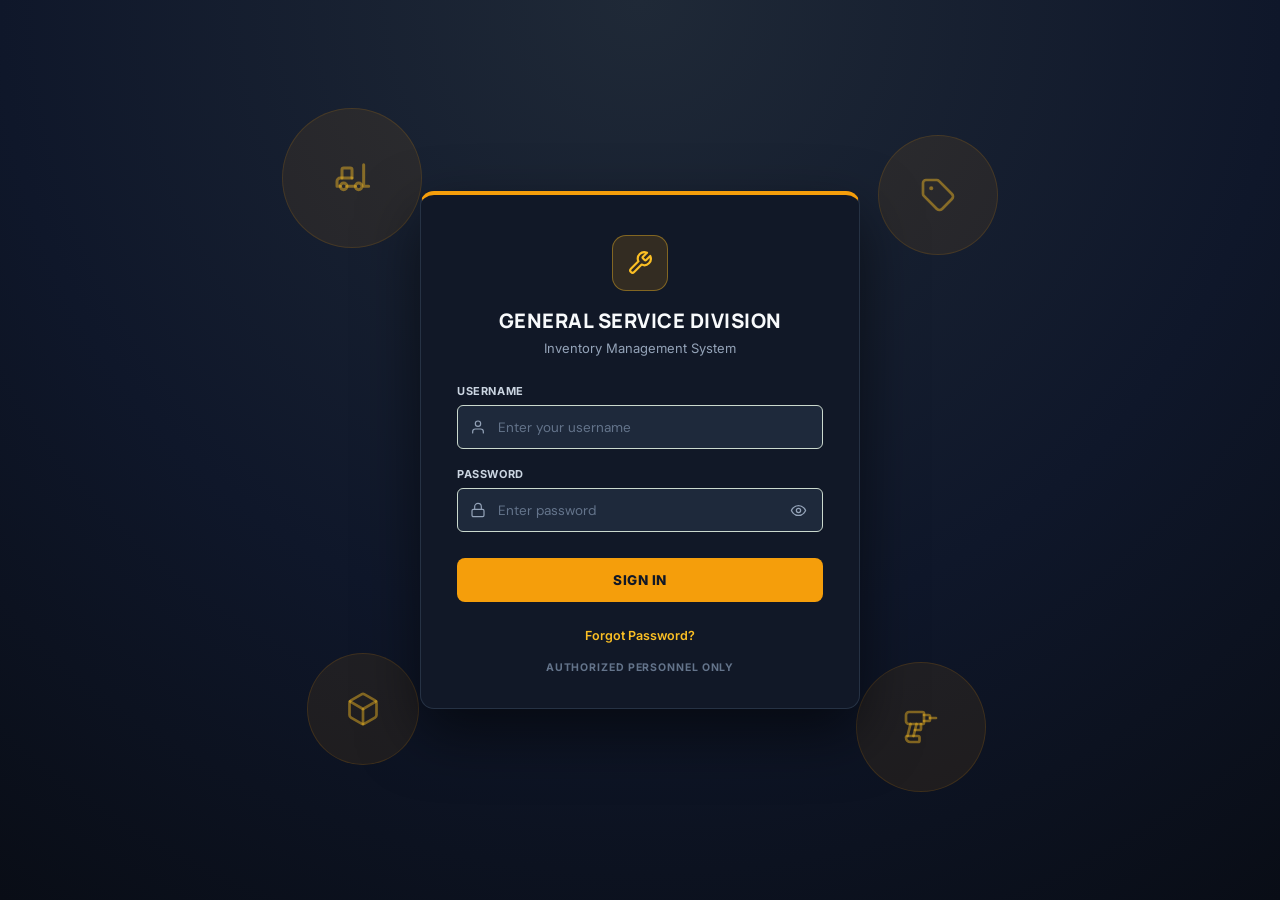
==== commit e39408e9: "Dark login UI, temporary password flag, and mandatory Security Update Required modal" ====
--- a/gsd-frontend/index.html
+++ b/gsd-frontend/index.html
@@ -6,7 +6,8 @@
   <title>General Service Division - Inventory Management System</title>
   <link rel="preconnect" href="https://fonts.googleapis.com">
   <link rel="preconnect" href="https://fonts.gstatic.com" crossorigin>
-  <link href="https://fonts.googleapis.com/css2?family=Inter:wght@400;500;600;700&display=swap" rel="stylesheet">
+  <link href="https://fonts.googleapis.com/css2?family=Inter:wght@400;500;600;700;800&display=swap" rel="stylesheet">
+  <link rel="stylesheet" href="css/nia-theme.css" />
   <style>
     * {
       box-sizing: border-box;
@@ -14,19 +15,18 @@
       padding: 0;
     }
 
-    body {
+    body.login-dark-body {
       font-family: 'Inter', -apple-system, BlinkMacSystemFont, "Segoe UI", Roboto, sans-serif;
-      background-color: #f4f7f5;
+      background: radial-gradient(circle at top, #1f2937 0%, #0f172a 58%, #090d16 100%);
       min-height: 100vh;
       display: flex;
       align-items: center;
       justify-content: center;
       position: relative;
       overflow: hidden;
-      color: #1e293b;
-    }
-
-    /* Background Decorative Circles */
+      color: #f8fafc;
+    }
+
     .bg-decorations {
       position: fixed;
       inset: 0;
@@ -34,76 +34,64 @@
       z-index: 0;
     }
 
-    .floating-circle {
+    .bg-decorations .floating-circle {
       position: absolute;
       border-radius: 50%;
-      background-color: #e7efe7;
-      display: flex;
-      align-items: center;
-      justify-content: center;
-      color: #8ca897;
-    }
-
-    /* Top Left: Forklift */
-    .circle-forklift {
-      width: 140px;
-      height: 140px;
-      top: 12%;
-      left: 26%;
-    }
-
-    /* Top Right: Price Tag */
-    .circle-tag {
-      width: 120px;
-      height: 120px;
-      top: 15%;
-      right: 26%;
-    }
-
-    /* Bottom Left: Cube/Box */
-    .circle-box {
-      width: 112px;
-      height: 112px;
-      bottom: 15%;
-      left: 28%;
-    }
-
-    /* Bottom Right: Drill/Tool */
-    .circle-drill {
-      width: 130px;
-      height: 130px;
-      bottom: 12%;
-      right: 27%;
-    }
-
-    /* Login Card */
-    .login-card {
+      background: rgba(245, 158, 11, 0.08);
+      border: 1px solid rgba(245, 158, 11, 0.14);
+      display: flex;
+      align-items: center;
+      justify-content: center;
+      color: rgba(251, 191, 36, 0.45);
+    }
+
+    .circle-forklift { width: 140px; height: 140px; top: 12%; left: 22%; }
+    .circle-tag { width: 120px; height: 120px; top: 15%; right: 22%; }
+    .circle-box { width: 112px; height: 112px; bottom: 15%; left: 24%; }
+    .circle-drill { width: 130px; height: 130px; bottom: 12%; right: 23%; }
+
+    .login-card.login-dark-card {
       position: relative;
       z-index: 1;
-      background-color: #ffffff;
+      background: #111827;
       width: 100%;
-      max-width: 530px;
-      padding: 58px 46px 50px;
-      border-radius: 10px;
-      box-shadow: 0 12px 32px rgba(0, 0, 0, 0.06), 0 2px 6px rgba(0, 0, 0, 0.03);
+      max-width: 440px;
+      padding: 40px 36px 34px;
+      border-radius: 14px;
+      border: 1px solid #263244;
+      border-top: 4px solid #f59e0b;
+      box-shadow: 0 24px 60px rgba(0, 0, 0, 0.55);
       text-align: center;
       margin: 20px;
     }
 
-    .title {
-      font-size: 21px;
-      font-weight: 700;
-      color: #1f2937;
-      letter-spacing: 0.4px;
-      margin-bottom: 12px;
+    .login-wrench-badge {
+      width: 56px;
+      height: 56px;
+      margin: 0 auto 16px;
+      border-radius: 14px;
+      background: rgba(245, 158, 11, 0.15);
+      border: 1px solid rgba(251, 191, 36, 0.4);
+      color: #fbbf24;
+      display: flex;
+      align-items: center;
+      justify-content: center;
+    }
+
+    .login-dark-card .title {
+      font-size: 20px;
+      font-weight: 800;
+      color: #f8fafc;
+      letter-spacing: 0.5px;
+      margin-bottom: 6px;
       text-transform: uppercase;
     }
 
-    .subtitle {
+    .login-dark-card .subtitle {
       font-size: 13px;
       font-weight: 400;
-      color: #6b7280;
-      margin-bottom: 34px;
+      color: #94a3b8;
+      margin-bottom: 28px;
     }
 
     .login-form {
@@ -111,16 +99,16 @@
     }
 
     .form-group {
-      margin-bottom: 22px;
-    }
-
-    .form-label {
+      margin-bottom: 18px;
+    }
+
+    .login-dark-card .form-label {
       display: block;
-      font-size: 11.5px;
+      font-size: 11px;
       font-weight: 700;
-      color: #374151;
-      letter-spacing: 0.4px;
-      margin-bottom: 8px;
+      color: #cbd5e1;
+      letter-spacing: 0.6px;
+      margin-bottom: 7px;
       text-transform: uppercase;
     }
 
@@ -132,144 +120,285 @@
 
     .input-icon {
       position: absolute;
-      left: 14px;
-      color: #6b7280;
+      left: 13px;
+      color: #94a3b8;
       display: flex;
       align-items: center;
       justify-content: center;
       pointer-events: none;
     }
 
-    .form-input {
+    .login-dark-card .form-input {
       width: 100%;
       height: 44px;
       padding: 0 42px 0 40px;
-      background-color: #f3f4f6;
-      border: 1px solid #d1d5db;
-      border-radius: 6px;
+      background-color: #1e293b;
+      border: 1px solid #334155;
+      border-radius: 8px;
       font-family: inherit;
       font-size: 13.5px;
-      color: #1f2937;
+      color: #f8fafc;
       outline: none;
       transition: border-color 0.2s, background-color 0.2s, box-shadow 0.2s;
     }
 
-    .form-input::placeholder {
-      color: #7d8590;
-    }
-
-    .form-input:focus {
-      background-color: #ffffff;
-      border-color: #266b47;
-      box-shadow: 0 0 0 3px rgba(38, 107, 71, 0.12);
-    }
-
-    textarea.form-input {
+    .login-dark-card .form-input::placeholder {
+      color: #64748b;
+    }
+
+    .login-dark-card .form-input:focus {
+      background-color: #0f172a;
+      border-color: #f59e0b;
+      box-shadow: 0 0 0 3px rgba(245, 158, 11, 0.2);
+    }
+
+    .login-dark-card textarea.form-input {
       height: auto;
-      min-height: 110px;
+      min-height: 104px;
       padding: 12px 14px;
       resize: vertical;
     }
 
     .toggle-password {
       position: absolute;
-      right: 14px;
-      background: none;
+      right: 10px;
+      min-height: 30px;
+      height: 30px;
+      width: 30px;
+      background: transparent;
       border: none;
-      color: #6b7280;
+      color: #94a3b8;
       cursor: pointer;
       display: flex;
       align-items: center;
       justify-content: center;
-      padding: 4px;
-      transition: color 0.2s;
+      border-radius: 6px;
+      box-shadow: none;
+      transition: color 0.15s, background-color 0.15s;
     }
 
     .toggle-password:hover {
-      color: #374151;
-    }
-
-    .btn-submit {
+      color: #f8fafc;
+      background-color: rgba(148, 163, 184, 0.15);
+      transform: none;
+      box-shadow: none;
+    }
+
+    .login-dark-card .btn-submit {
       width: 100%;
       height: 44px;
-      margin-top: 10px;
-      background-color: #266b47;
-      color: #ffffff;
+      margin-top: 8px;
+      background: #f59e0b;
+      color: #111827;
       border: none;
-      border-radius: 6px;
+      border-radius: 8px;
       font-family: inherit;
-      font-size: 13px;
-      font-weight: 700;
-      letter-spacing: 0.6px;
+      font-size: 13.5px;
+      font-weight: 800;
+      letter-spacing: 0.5px;
       text-transform: uppercase;
       cursor: pointer;
-      transition: background-color 0.2s, transform 0.1s;
-    }
-
-    .btn-submit:hover {
-      background-color: #1f583a;
-    }
-
-    .btn-submit:active {
-      transform: scale(0.995);
+      transition: background-color 0.2s, transform 0.1s, box-shadow 0.2s;
+    }
+
+    .login-dark-card .btn-submit:hover {
+      background: #fbbf24;
+      box-shadow: 0 8px 20px rgba(245, 158, 11, 0.28);
     }
 
     .card-footer {
-      margin-top: 26px;
+      margin-top: 22px;
       text-align: center;
     }
 
-    .forgot-link {
+    .login-dark-card .forgot-link {
       display: inline-block;
       font-size: 12.5px;
-      color: #266b47;
+      color: #fbbf24;
       text-decoration: none;
-      font-weight: 500;
-      margin-bottom: 22px;
-      transition: color 0.2s;
-    }
-
-    .forgot-link:hover {
+      font-weight: 600;
+      margin-bottom: 18px;
+    }
+
+    .login-dark-card .forgot-link:hover {
       text-decoration: underline;
-      color: #1f583a;
+      color: #fde68a;
     }
 
     .authorized-note {
       font-size: 10.5px;
       font-weight: 700;
-      color: #4b5563;
-      letter-spacing: 0.8px;
+      color: #64748b;
+      letter-spacing: 0.9px;
       text-transform: uppercase;
     }
 
-    /* Responsive adjustments for smaller screens */
+    /* Mandatory Security Update Modal */
+    .security-modal-backdrop {
+      position: fixed;
+      inset: 0;
+      background: rgba(9, 13, 22, 0.82);
+      backdrop-filter: blur(5px);
+      display: none;
+      align-items: center;
+      justify-content: center;
+      padding: 16px;
+      z-index: 1500;
+    }
+
+    .security-modal-backdrop.open {
+      display: flex;
+    }
+
+    .security-modal-card {
+      width: 100%;
+      max-width: 440px;
+      background: #ffffff;
+      color: #1e293b;
+      border-radius: 14px;
+      border: 1px solid #e2e8f0;
+      padding: 28px 26px 24px;
+      box-shadow: 0 24px 64px rgba(0, 0, 0, 0.45);
+      text-align: center;
+    }
+
+    .security-shield-badge {
+      width: 56px;
+      height: 56px;
+      margin: 0 auto 14px;
+      border-radius: 999px;
+      background: #fef3c7;
+      border: 1px solid #fde68a;
+      color: #b45309;
+      display: flex;
+      align-items: center;
+      justify-content: center;
+    }
+
+    .security-modal-title {
+      font-size: 20px;
+      font-weight: 800;
+      color: #0f172a;
+      margin-bottom: 6px;
+    }
+
+    .security-modal-subtitle {
+      font-size: 13px;
+      color: #64748b;
+      line-height: 1.5;
+      margin-bottom: 20px;
+    }
+
+    .security-modal-form {
+      text-align: left;
+    }
+
+    .security-modal-form .form-label {
+      display: block;
+      font-size: 11px;
+      font-weight: 700;
+      color: #334155;
+      letter-spacing: 0.45px;
+      margin-bottom: 6px;
+      text-transform: uppercase;
+    }
+
+    .security-modal-form .form-input {
+      width: 100%;
+      height: 42px;
+      padding: 0 42px 0 38px;
+      background: #f8fafc;
+      border: 1px solid #cbd5e1;
+      border-radius: 8px;
+      font-size: 13px;
+      color: #0f172a;
+    }
+
+    .security-modal-form .form-input:focus {
+      background: #ffffff;
+      border-color: #d97706;
+      box-shadow: 0 0 0 3px rgba(245, 158, 11, 0.18);
+    }
+
+    .security-modal-form .toggle-password {
+      color: #64748b;
+    }
+
+    .security-modal-form .toggle-password:hover {
+      color: #0f172a;
+      background: #e2e8f0;
+    }
+
+    .security-error {
+      min-height: 18px;
+      margin-bottom: 10px;
+      font-size: 12px;
+      font-weight: 600;
+      color: #b91c1c;
+    }
+
+    .security-submit-btn {
+      width: 100%;
+      height: 44px;
+      border: none;
+      border-radius: 8px;
+      background: #d97706;
+      color: #ffffff;
+      font-size: 13.5px;
+      font-weight: 700;
+      display: inline-flex;
+      align-items: center;
+      justify-content: center;
+      gap: 8px;
+      cursor: pointer;
+    }
+
+    .security-submit-btn:hover {
+      background: #b45309;
+    }
+
+    .security-helper-note {
+      display: flex;
+      align-items: flex-start;
+      gap: 8px;
+      margin-top: 14px;
+      padding: 10px 12px;
+      border-radius: 8px;
+      background: #f8fafc;
+      border: 1px solid #e2e8f0;
+      color: #475569;
+      font-size: 11.5px;
+      line-height: 1.45;
+      text-align: left;
+    }
+
+    .security-helper-note svg {
+      flex-shrink: 0;
+      margin-top: 1px;
+      color: #64748b;
+    }
+
     @media (max-width: 1100px) {
-      .circle-forklift { left: 10%; }
-      .circle-tag { right: 10%; }
-      .circle-box { left: 12%; }
-      .circle-drill { right: 12%; }
+      .circle-forklift { left: 8%; }
+      .circle-tag { right: 8%; }
+      .circle-box { left: 10%; }
+      .circle-drill { right: 10%; }
     }
 
     @media (max-width: 640px) {
-      .login-card {
-        padding: 44px 28px 38px;
-      }
-      .floating-circle {
-        transform: scale(0.75);
-      }
+      .login-card.login-dark-card { padding: 34px 22px 28px; }
+      .floating-circle { transform: scale(0.75); }
       .circle-forklift { top: 4%; left: 4%; }
       .circle-tag { top: 5%; right: 4%; }
       .circle-box { bottom: 5%; left: 5%; }
       .circle-drill { bottom: 4%; right: 5%; }
     }
   </style>
-  <link rel="stylesheet" href="css/nia-theme.css" />
 </head>
-<body>
+<body class="login-dark-body">
 
   <!-- Decorative Background Icons -->
   <div class="bg-decorations" aria-hidden="true">
-    <!-- Top Left: Forklift -->
     <div class="floating-circle circle-forklift">
       <svg width="40" height="40" viewBox="0 0 24 24" fill="none" stroke="currentColor" stroke-width="1.8" stroke-linecap="round" stroke-linejoin="round">
         <path d="M12 12H5a2 2 0 0 0-2 2v3h2"/>
@@ -281,7 +410,6 @@
       </svg>
     </div>
 
-    <!-- Top Right: Tag -->
     <div class="floating-circle circle-tag">
       <svg width="36" height="36" viewBox="0 0 24 24" fill="none" stroke="currentColor" stroke-width="1.8" stroke-linecap="round" stroke-linejoin="round">
         <path d="M12.586 2.586A2 2 0 0 0 11.172 2H4a2 2 0 0 0-2 2v7.172a2 2 0 0 0 .586 1.414l8.704 8.704a2.426 2.426 0 0 0 3.42 0l6.58-6.58a2.426 2.426 0 0 0 0-3.42z"/>
@@ -289,7 +417,6 @@
       </svg>
     </div>
 
-    <!-- Bottom Left: Package/Box -->
     <div class="floating-circle circle-box">
       <svg width="36" height="36" viewBox="0 0 24 24" fill="none" stroke="currentColor" stroke-width="1.8" stroke-linecap="round" stroke-linejoin="round">
         <path d="M21 16V8a2 2 0 0 0-1-1.73l-7-4a2 2 0 0 0-2 0l-7 4A2 2 0 0 0 3 8v8a2 2 0 0 0 1 1.73l7 4a2 2 0 0 0 2 0l7-4A2 2 0 0 0 21 16z"/>
@@ -298,7 +425,6 @@
       </svg>
     </div>
 
-    <!-- Bottom Right: Drill/Tool -->
     <div class="floating-circle circle-drill">
       <svg width="36" height="36" viewBox="0 0 24 24" fill="none" stroke="currentColor" stroke-width="1.8" stroke-linecap="round" stroke-linejoin="round">
         <path d="M14 9c0 .6-.4 1-1 1H4a2 2 0 0 1-2-2V4a2 2 0 0 1 2-2h9c.6 0 1 .4 1 1Z"/>
@@ -313,15 +439,57 @@
   </div>
 
   <!-- Center Login Card -->
-  <main class="login-card">
+  <main class="login-card login-dark-card">
+    <div class="login-wrench-badge" aria-hidden="true">
+      <svg width="26" height="26" viewBox="0 0 24 24" fill="none" stroke="currentColor" stroke-width="2" stroke-linecap="round" stroke-linejoin="round">
+        <path d="M14.7 6.3a1 1 0 0 0 0 1.4l1.6 1.6a1 1 0 0 0 1.4 0l3.77-3.77a6 6 0 0 1-7.94 7.94l-6.91 6.91a2.12 2.12 0 0 1-3-3l6.91-6.91a6 6 0 0 1 7.94-7.94l-3.76 3.76z"/>
+      </svg>
+    </div>
+
     <h1 class="title">GENERAL SERVICE DIVISION</h1>
     <p class="subtitle">Inventory Management System</p>
 
     <div id="loginPanel">
-    <form class="login-form" id="loginForm">
-      <!-- Username Field -->
+      <form class="login-form" id="loginForm">
+        <div class="form-group">
+          <label for="username" class="form-label">USERNAME</label>
+          <div class="input-wrapper">
+            <span class="input-icon">
+              <svg width="16" height="16" viewBox="0 0 24 24" fill="none" stroke="currentColor" stroke-width="1.8" stroke-linecap="round" stroke-linejoin="round">
+                <path d="M20 21v-2a4 4 0 0 0-4-4H8a4 4 0 0 0-4 4v2"/>
+                <circle cx="12" cy="7" r="4"/>
+              </svg>
+            </span>
+            <input type="text" id="username" name="username" class="form-input" placeholder="Enter your username" required />
+          </div>
+        </div>
+
+        <div class="form-group">
+          <label for="password" class="form-label">PASSWORD</label>
+          <div class="input-wrapper">
+            <span class="input-icon">
+              <svg width="16" height="16" viewBox="0 0 24 24" fill="none" stroke="currentColor" stroke-width="1.8" stroke-linecap="round" stroke-linejoin="round">
+                <rect x="3" y="11" width="18" height="11" rx="2" ry="2"/>
+                <path d="M7 11V7a5 5 0 0 1 10 0v4"/>
+              </svg>
+            </span>
+            <input type="password" id="password" name="password" class="form-input" placeholder="Enter password" required />
+            <button type="button" class="toggle-password" id="togglePassword" data-target="password" aria-label="Toggle password visibility">
+              <svg id="eyeIcon" width="17" height="17" viewBox="0 0 24 24" fill="none" stroke="currentColor" stroke-width="1.8" stroke-linecap="round" stroke-linejoin="round">
+                <path d="M2 12s3-7 10-7 10 7 10 7-3 7-10 7-10-7-10-7Z"/>
+                <circle cx="12" cy="12" r="3"/>
+              </svg>
+            </button>
+          </div>
+        </div>
+
+        <button type="submit" class="btn-submit">Sign In</button>
+      </form>
+    </div>
+
+    <form class="login-form" id="resetRequestForm" hidden>
       <div class="form-group">
-        <label for="username" class="form-label">LOGIN</label>
+        <label for="resetUsername" class="form-label">USERNAME</label>
         <div class="input-wrapper">
           <span class="input-icon">
             <svg width="16" height="16" viewBox="0 0 24 24" fill="none" stroke="currentColor" stroke-width="1.8" stroke-linecap="round" stroke-linejoin="round">
@@ -329,74 +497,114 @@
               <circle cx="12" cy="7" r="4"/>
             </svg>
           </span>
-          <input
-            type="text"
-            id="username"
-            name="username"
-            class="form-input"
-            placeholder="Username"
-            required
-          />
+          <input type="text" id="resetUsername" name="username" class="form-input" placeholder="Assigned username" required />
         </div>
-      </div>
-
-      <!-- Password Field -->
-      <div class="form-group">
-        <label for="password" class="form-label">PASSWORD</label>
-        <div class="input-wrapper">
-          <span class="input-icon">
-            <svg width="16" height="16" viewBox="0 0 24 24" fill="none" stroke="currentColor" stroke-width="1.8" stroke-linecap="round" stroke-linejoin="round">
-              <circle cx="7.5" cy="15.5" r="3.5"/>
-              <path d="m21 2-9.6 9.6"/>
-              <path d="m15.5 7.5 3 3L22 7l-3-3"/>
-            </svg>
-          </span>
-          <input
-            type="password"
-            id="password"
-            name="password"
-            class="form-input"
-            placeholder="Enter password"
-            required
-          />
-          <button
-            type="button"
-            class="toggle-password"
-            id="togglePassword"
-            aria-label="Toggle password visibility"
-          >
-            <!-- Eye Open Icon -->
-            <svg id="eyeIcon" width="17" height="17" viewBox="0 0 24 24" fill="none" stroke="currentColor" stroke-width="1.8" stroke-linecap="round" stroke-linejoin="round">
-              <path d="M2 12s3-7 10-7 10 7 10 7-3 7-10 7-10-7-10-7Z"/>
-              <circle cx="12" cy="12" r="3"/>
-            </svg>
-          </button>
-        </div>
-      </div>
-
-      <!-- Submit Button -->
-      <button type="submit" class="btn-submit">LOG IN</button>
-    </form>
-    </div>
-
-    <form class="login-form" id="resetRequestForm" hidden>
-      <div class="form-group">
-        <label for="resetUsername" class="form-label">USERNAME</label>
-        <input type="text" id="resetUsername" name="username" class="form-input" placeholder="Assigned username" required />
       </div>
       <div class="form-group">
         <label for="resetReason" class="form-label">REASON FOR RESET</label>
         <textarea id="resetReason" name="reason" class="form-input" minlength="10" maxlength="1000" rows="4" placeholder="Explain why you need a password reset" required></textarea>
       </div>
-      <button type="submit" class="btn-submit">SUBMIT REQUEST</button>
+      <button type="submit" class="btn-submit">Submit Request</button>
     </form>
 
-    <!-- Footer Links & Notice -->
     <div class="card-footer">
       <a href="#" class="forgot-link" id="forgotPasswordLink">Forgot Password?</a>
-      <p class="authorized-note">AUTHORIZED PERSONNEL OF GSD ONLY</p>
+      <p class="authorized-note">AUTHORIZED PERSONNEL ONLY</p>
     </div>
   </main>
+
+  <!-- Mandatory Security Update Required Modal (Non-Dismissible) -->
+  <div class="security-modal-backdrop" id="forcePasswordModal" role="dialog" aria-modal="true" aria-labelledby="forceModalTitle">
+    <div class="security-modal-card">
+      <div class="security-shield-badge" aria-hidden="true">
+        <svg width="26" height="26" viewBox="0 0 24 24" fill="none" stroke="currentColor" stroke-width="2" stroke-linecap="round" stroke-linejoin="round">
+          <path d="M12 22s8-4 8-10V5l-8-3-8 3v7c0 6 8 10 8 10z"/>
+          <line x1="12" y1="8" x2="12" y2="12"/>
+          <line x1="12" y1="16" x2="12.01" y2="16"/>
+        </svg>
+      </div>
+      <h2 class="security-modal-title" id="forceModalTitle">Security Update Required</h2>
+      <p class="security-modal-subtitle">You are using a temporary password. Please set a new permanent password to continue.</p>
+
+      <form id="forcePasswordForm" class="security-modal-form" autocomplete="off">
+        <div class="form-group">
+          <label for="forceCurrentPassword" class="form-label">CURRENT (TEMPORARY) PASSWORD</label>
+          <div class="input-wrapper">
+            <span class="input-icon">
+              <svg width="16" height="16" viewBox="0 0 24 24" fill="none" stroke="currentColor" stroke-width="1.8" stroke-linecap="round" stroke-linejoin="round">
+                <rect x="3" y="11" width="18" height="11" rx="2" ry="2"/>
+                <path d="M7 11V7a5 5 0 0 1 10 0v4"/>
+              </svg>
+            </span>
+            <input type="password" id="forceCurrentPassword" class="form-input" placeholder="Enter the temporary password" required autocomplete="current-password" />
+            <button type="button" class="toggle-password" data-target="forceCurrentPassword" aria-label="Toggle temporary password visibility">
+              <svg width="17" height="17" viewBox="0 0 24 24" fill="none" stroke="currentColor" stroke-width="1.8" stroke-linecap="round" stroke-linejoin="round">
+                <path d="M2 12s3-7 10-7 10 7 10 7-3 7-10 7-10-7-10-7Z"/>
+                <circle cx="12" cy="12" r="3"/>
+              </svg>
+            </button>
+          </div>
+        </div>
+
+        <div class="form-group">
+          <label for="forceNewPassword" class="form-label">NEW PASSWORD</label>
+          <div class="input-wrapper">
+            <span class="input-icon">
+              <svg width="16" height="16" viewBox="0 0 24 24" fill="none" stroke="currentColor" stroke-width="1.8" stroke-linecap="round" stroke-linejoin="round">
+                <rect x="3" y="11" width="18" height="11" rx="2" ry="2"/>
+                <path d="M7 11V7a5 5 0 0 1 10 0v4"/>
+              </svg>
+            </span>
+            <input type="password" id="forceNewPassword" class="form-input" minlength="4" maxlength="200" placeholder="At least 4 characters" required autocomplete="new-password" />
+            <button type="button" class="toggle-password" data-target="forceNewPassword" aria-label="Toggle new password visibility">
+              <svg width="17" height="17" viewBox="0 0 24 24" fill="none" stroke="currentColor" stroke-width="1.8" stroke-linecap="round" stroke-linejoin="round">
+                <path d="M2 12s3-7 10-7 10 7 10 7-3 7-10 7-10-7-10-7Z"/>
+                <circle cx="12" cy="12" r="3"/>
+              </svg>
+            </button>
+          </div>
+        </div>
+
+        <div class="form-group">
+          <label for="forceConfirmPassword" class="form-label">CONFIRM NEW PASSWORD</label>
+          <div class="input-wrapper">
+            <span class="input-icon">
+              <svg width="16" height="16" viewBox="0 0 24 24" fill="none" stroke="currentColor" stroke-width="1.8" stroke-linecap="round" stroke-linejoin="round">
+                <rect x="3" y="11" width="18" height="11" rx="2" ry="2"/>
+                <path d="M7 11V7a5 5 0 0 1 10 0v4"/>
+              </svg>
+            </span>
+            <input type="password" id="forceConfirmPassword" class="form-input" minlength="4" maxlength="200" placeholder="Re-enter new password" required autocomplete="new-password" />
+            <button type="button" class="toggle-password" data-target="forceConfirmPassword" aria-label="Toggle confirm password visibility">
+              <svg width="17" height="17" viewBox="0 0 24 24" fill="none" stroke="currentColor" stroke-width="1.8" stroke-linecap="round" stroke-linejoin="round">
+                <path d="M2 12s3-7 10-7 10 7 10 7-3 7-10 7-10-7-10-7Z"/>
+                <circle cx="12" cy="12" r="3"/>
+              </svg>
+            </button>
+          </div>
+        </div>
+
+        <p class="security-error" id="forcePasswordError" role="alert"></p>
+
+        <button type="submit" class="security-submit-btn">
+          <svg width="17" height="17" viewBox="0 0 24 24" fill="none" stroke="currentColor" stroke-width="2" stroke-linecap="round" stroke-linejoin="round">
+            <path d="M12 22s8-4 8-10V5l-8-3-8 3v7c0 6 8 10 8 10z"/>
+            <path d="m9 12 2 2 4-4"/>
+          </svg>
+          Set New Password &amp; Continue
+        </button>
+      </form>
+
+      <div class="security-helper-note">
+        <svg width="16" height="16" viewBox="0 0 24 24" fill="none" stroke="currentColor" stroke-width="2" stroke-linecap="round" stroke-linejoin="round">
+          <circle cx="12" cy="12" r="10"/>
+          <line x1="12" y1="16" x2="12" y2="12"/>
+          <line x1="12" y1="8" x2="12.01" y2="8"/>
+        </svg>
+        <span>This dialog cannot be dismissed. A new password must be set to access the system.</span>
+      </div>
+    </div>
+  </div>
 
   <div id="toast" class="toast" role="status" aria-live="polite"></div>
   <script src="jscript/app.js" defer></script>
--- a/gsd-frontend/css/nia-theme.css
+++ b/gsd-frontend/css/nia-theme.css
@@ -327,16 +327,19 @@
   display: none;
 }
 
-.actions-cell {
-  min-width: 250px;
-  white-space: normal;
+.actions-cell,
+.inv-actions-cell {
+  min-width: 112px;
+  text-align: center;
+  white-space: nowrap;
 }
 
 .action-icons {
-  display: flex;
-  flex-wrap: wrap;
-  justify-content: flex-start;
-  gap: 6px;
+  display: inline-flex;
+  flex-wrap: nowrap;
+  align-items: center;
+  justify-content: center;
+  gap: 8px;
 }
 
 .action-icons .icon-btn {
@@ -351,9 +354,22 @@
   white-space: nowrap;
 }
 
+.action-icons .icon-btn.icon-only {
+  width: 32px;
+  height: 32px;
+  min-height: 32px;
+  padding: 0;
+  border-radius: 6px;
+  display: inline-flex;
+  align-items: center;
+  justify-content: center;
+  color: #355345;
+}
+
 .action-icons .icon-btn:hover {
   border-color: #b6d08b;
   background: #f4f8ef;
+  color: var(--nia-forest-deep);
 }
 
 .action-icons .icon-btn.delete-btn {
@@ -366,6 +382,111 @@
   border-color: #bd5948;
   background: #a74436;
   color: #fff;
+}
+
+/* Password Reset Modal */
+.reset-modal-card {
+  max-width: 400px;
+  text-align: center;
+  padding: 28px 26px 24px;
+}
+
+.reset-badge-circle {
+  width: 54px;
+  height: 54px;
+  margin: 0 auto 14px;
+  border-radius: 999px;
+  background: #e6f4ea;
+  border: 1px solid #bce2c8;
+  color: #1e7e3e;
+  display: flex;
+  align-items: center;
+  justify-content: center;
+}
+
+.reset-modal-title {
+  margin: 0 0 4px;
+  font-family: 'Manrope', 'DM Sans', sans-serif;
+  font-size: 19px;
+  font-weight: 800;
+  color: var(--nia-forest-deep);
+}
+
+.reset-modal-subtitle {
+  margin: 0 0 18px;
+  font-size: 13px;
+  color: var(--nia-muted);
+}
+
+.reset-temp-box {
+  padding: 14px 16px;
+  margin-bottom: 14px;
+  border: 1.5px dashed #9bc503;
+  border-radius: 8px;
+  background: #f8fbf5;
+  font-family: 'Cascadia Mono', 'Fira Code', Consolas, 'Courier New', monospace;
+  font-size: 17px;
+  font-weight: 700;
+  letter-spacing: 0.08em;
+  color: var(--nia-forest-deep);
+  user-select: all;
+  word-break: break-all;
+}
+
+.reset-copy-btn {
+  width: 100%;
+  min-height: 40px;
+  margin-bottom: 14px;
+  border: 1px solid var(--nia-forest);
+  border-radius: 7px;
+  background: var(--nia-forest);
+  color: #fff;
+  font: 700 13px 'DM Sans', 'Segoe UI', sans-serif;
+  display: inline-flex;
+  align-items: center;
+  justify-content: center;
+  gap: 8px;
+  cursor: pointer;
+}
+
+.reset-copy-btn:hover {
+  background: var(--nia-forest-deep);
+}
+
+.reset-warning-box {
+  display: flex;
+  align-items: flex-start;
+  gap: 10px;
+  padding: 12px 13px;
+  margin-bottom: 16px;
+  border: 1px solid #f0d7a7;
+  border-radius: 7px;
+  background: #fff9eb;
+  color: #7c5210;
+  text-align: left;
+  font-size: 12px;
+  line-height: 1.45;
+}
+
+.reset-warning-icon {
+  flex-shrink: 0;
+  margin-top: 1px;
+  color: #b7791f;
+}
+
+.reset-done-btn {
+  width: 100%;
+  min-height: 38px;
+  border: 1px solid #bfd0c2;
+  border-radius: 7px;
+  background: #fff;
+  color: var(--nia-forest);
+  font: 700 13px 'DM Sans', 'Segoe UI', sans-serif;
+  cursor: pointer;
+}
+
+.reset-done-btn:hover {
+  background: #f3f7f2;
 }
 
 .search-wrap,
@@ -539,22 +660,205 @@
   color: #8a5b16;
 }
 
+.recent-scroll-list {
+  display: flex;
+  flex-direction: column;
+  gap: 10px;
+  max-height: 550px;
+  overflow-y: auto;
+  padding-right: 4px;
+}
+
 .recent-po-entry,
 .recent-so-entry,
-.recent-slip-entry {
-  padding: 14px;
+.recent-slip-entry,
+.recent-entry-card {
+  flex-shrink: 0;
+  display: flex;
+  flex-direction: column;
+  gap: 3px;
+  padding: 12px 14px;
   border: 1px solid #e4ece4;
-  border-radius: 6px;
+  border-radius: 7px;
   background: #fbfdf9;
+  line-height: 1.4;
   transition: border-color .16s ease, background-color .16s ease, transform .16s ease;
 }
 
 .recent-po-entry:hover,
 .recent-so-entry:hover,
-.recent-slip-entry:hover {
+.recent-slip-entry:hover,
+.recent-entry-card:hover {
   transform: translateX(2px);
   border-color: #b6d08b;
   background: #f5faee;
+}
+
+.recent-entry-ref {
+  font-size: 12.5px;
+  font-weight: 700;
+  color: var(--nia-forest-deep);
+}
+
+.recent-entry-product {
+  font-size: 13px;
+  font-weight: 700;
+  color: #162418;
+  word-break: break-word;
+}
+
+.recent-entry-meta,
+.recent-entry-office {
+  font-size: 12px;
+  color: #355345;
+}
+
+.recent-entry-actor {
+  font-size: 11px;
+  color: var(--nia-muted);
+}
+
+/* Return Slip Archive Library */
+.archive-count-badge {
+  display: inline-flex;
+  align-items: center;
+  padding: 4px 10px;
+  border-radius: 999px;
+  background: var(--nia-leaf-light);
+  border: 1px solid #c5dcb0;
+  color: var(--nia-forest-deep);
+  font-size: 11px;
+  font-weight: 700;
+  white-space: nowrap;
+}
+
+.archive-toolbar {
+  display: flex;
+  align-items: center;
+  gap: 8px;
+  margin-bottom: 14px;
+  flex-wrap: wrap;
+}
+
+.archive-search-wrap {
+  position: relative;
+  flex: 1 1 180px;
+  display: flex;
+  align-items: center;
+}
+
+.archive-search-wrap .search-icon {
+  position: absolute;
+  left: 10px;
+  width: 14px;
+  height: 14px;
+  stroke: #7c8780;
+  fill: none;
+  stroke-width: 2;
+  pointer-events: none;
+}
+
+.archive-filter-input {
+  width: 100%;
+  height: 35px;
+  padding: 0 10px 0 30px;
+  border: 1px solid #cbd9ce;
+  border-radius: 6px;
+  font-size: 12.5px;
+  background: #fff;
+}
+
+.archive-date-input {
+  height: 35px;
+  padding: 0 10px;
+  border: 1px solid #cbd9ce;
+  border-radius: 6px;
+  font-size: 12px;
+  background: #fff;
+}
+
+.archive-scroll-list {
+  display: flex;
+  flex-direction: column;
+  gap: 14px;
+  max-height: 600px;
+  overflow-y: auto;
+  padding-right: 4px;
+}
+
+.archive-date-group {
+  display: flex;
+  flex-direction: column;
+  gap: 8px;
+}
+
+.archive-date-header {
+  display: flex;
+  align-items: center;
+  justify-content: space-between;
+  padding: 5px 10px;
+  border-radius: 6px;
+  background: #edf4eb;
+  border-left: 3px solid var(--nia-forest);
+  color: var(--nia-forest-deep);
+  font-size: 11.5px;
+  font-weight: 800;
+  letter-spacing: 0.04em;
+}
+
+.archive-date-count {
+  font-size: 10.5px;
+  font-weight: 700;
+  color: #466353;
+}
+
+.archive-entry-card {
+  display: flex;
+  align-items: flex-start;
+  justify-content: space-between;
+  gap: 12px;
+  padding: 12px 14px;
+  border: 1px solid #e1eae1;
+  border-radius: 7px;
+  background: #fbfdf9;
+  transition: border-color .16s ease, background-color .16s ease;
+}
+
+.archive-entry-card:hover {
+  border-color: #b6d08b;
+  background: #f5faee;
+}
+
+.archive-entry-body {
+  min-width: 0;
+  flex: 1;
+  display: flex;
+  flex-direction: column;
+  gap: 3px;
+  line-height: 1.4;
+}
+
+.archive-print-btn {
+  flex-shrink: 0;
+  display: inline-flex;
+  align-items: center;
+  gap: 5px;
+  min-height: 32px;
+  height: 32px;
+  padding: 0 10px;
+  border: 1px solid #bfd0c2;
+  border-radius: 6px;
+  background: #fff;
+  color: var(--nia-forest);
+  font-size: 11.5px;
+  font-weight: 700;
+  cursor: pointer;
+}
+
+.archive-print-btn:hover {
+  border-color: var(--nia-forest);
+  background: var(--nia-forest);
+  color: #fff;
 }
 
 .toast,
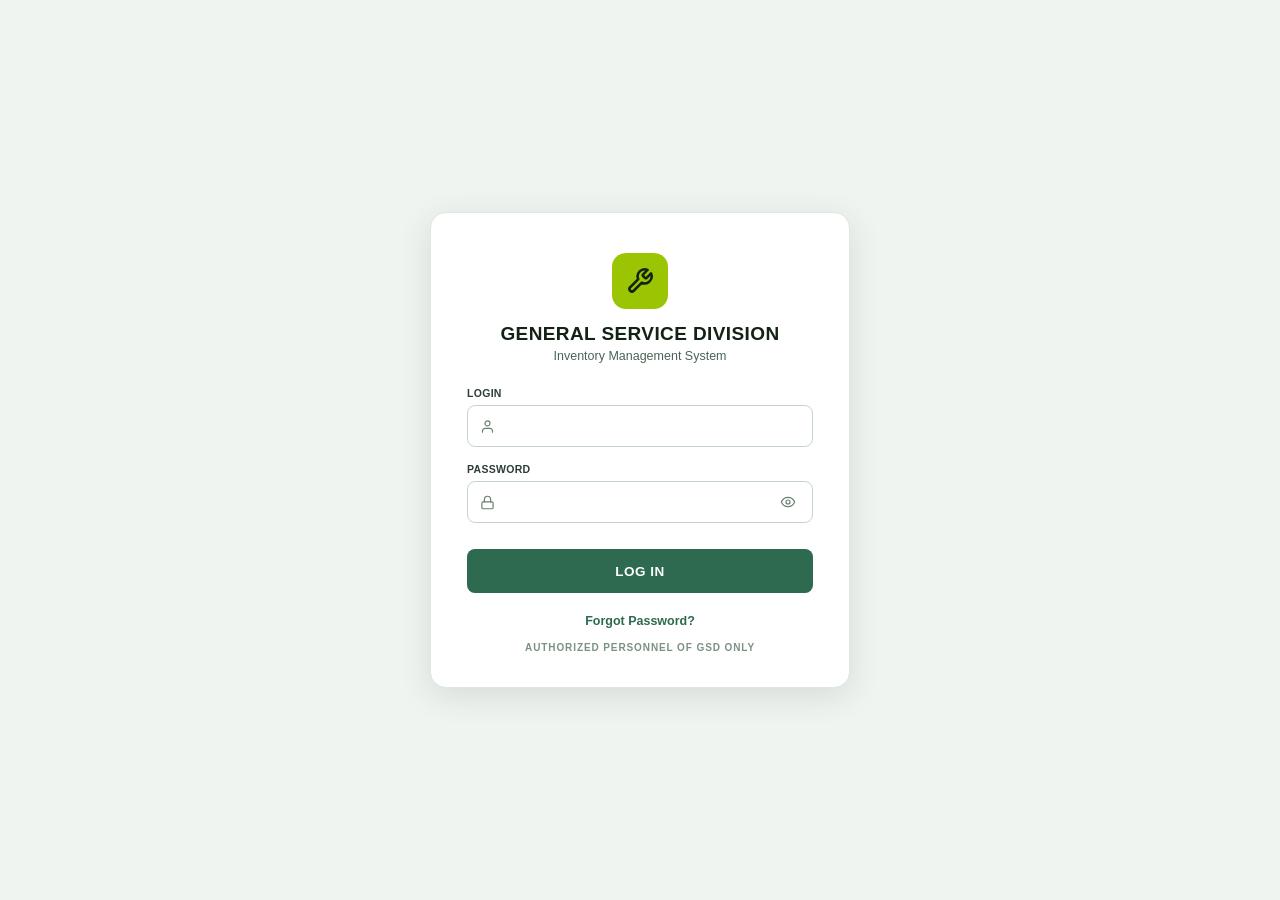
==== commit f0586cde: "Login: revert to original white/green design; return slip: force redeploy for centered headers" ====
--- a/gsd-frontend/index.html
+++ b/gsd-frontend/index.html
@@ -4,112 +4,76 @@
   <meta charset="UTF-8" />
   <meta name="viewport" content="width=device-width, initial-scale=1.0" />
   <title>General Service Division - Inventory Management System</title>
-  <link rel="preconnect" href="https://fonts.googleapis.com">
-  <link rel="preconnect" href="https://fonts.gstatic.com" crossorigin>
-  <link href="https://fonts.googleapis.com/css2?family=Inter:wght@400;500;600;700;800&display=swap" rel="stylesheet">
-  <link rel="stylesheet" href="css/nia-theme.css" />
   <style>
-    * {
-      box-sizing: border-box;
-      margin: 0;
-      padding: 0;
-    }
-
-    body.login-dark-body {
-      font-family: 'Inter', -apple-system, BlinkMacSystemFont, "Segoe UI", Roboto, sans-serif;
-      background: radial-gradient(circle at top, #1f2937 0%, #0f172a 58%, #090d16 100%);
+    * { box-sizing: border-box; margin: 0; padding: 0; font-family: 'Segoe UI', Tahoma, Geneva, Verdana, sans-serif; }
+
+    body {
+      background-color: #f0f4f1;
       min-height: 100vh;
       display: flex;
       align-items: center;
       justify-content: center;
-      position: relative;
-      overflow: hidden;
-      color: #f8fafc;
-    }
-
-    .bg-decorations {
-      position: fixed;
-      inset: 0;
-      pointer-events: none;
-      z-index: 0;
-    }
-
-    .bg-decorations .floating-circle {
-      position: absolute;
-      border-radius: 50%;
-      background: rgba(245, 158, 11, 0.08);
-      border: 1px solid rgba(245, 158, 11, 0.14);
-      display: flex;
-      align-items: center;
-      justify-content: center;
-      color: rgba(251, 191, 36, 0.45);
-    }
-
-    .circle-forklift { width: 140px; height: 140px; top: 12%; left: 22%; }
-    .circle-tag { width: 120px; height: 120px; top: 15%; right: 22%; }
-    .circle-box { width: 112px; height: 112px; bottom: 15%; left: 24%; }
-    .circle-drill { width: 130px; height: 130px; bottom: 12%; right: 23%; }
-
-    .login-card.login-dark-card {
-      position: relative;
-      z-index: 1;
-      background: #111827;
-      width: 100%;
-      max-width: 440px;
+    }
+
+    .login-card {
+      background: #ffffff;
+      border-radius: 16px;
       padding: 40px 36px 34px;
-      border-radius: 14px;
-      border: 1px solid #263244;
-      border-top: 4px solid #f59e0b;
-      box-shadow: 0 24px 60px rgba(0, 0, 0, 0.55);
+      width: 100%;
+      max-width: 420px;
+      box-shadow: 0 8px 32px rgba(23, 51, 34, 0.12);
+      border: 1px solid #dde8de;
+      margin: 20px;
+    }
+
+    .login-logo {
       text-align: center;
-      margin: 20px;
-    }
-
-    .login-wrench-badge {
+      margin-bottom: 20px;
+    }
+
+    .login-logo-badge {
+      display: inline-flex;
+      align-items: center;
+      justify-content: center;
       width: 56px;
       height: 56px;
-      margin: 0 auto 16px;
       border-radius: 14px;
-      background: rgba(245, 158, 11, 0.15);
-      border: 1px solid rgba(251, 191, 36, 0.4);
-      color: #fbbf24;
-      display: flex;
-      align-items: center;
-      justify-content: center;
-    }
-
-    .login-dark-card .title {
-      font-size: 20px;
+      background: #9bc503;
+      color: #132215;
+      margin-bottom: 14px;
+    }
+
+    .login-title {
+      font-size: 19px;
       font-weight: 800;
-      color: #f8fafc;
-      letter-spacing: 0.5px;
+      color: #132215;
+      text-transform: uppercase;
+      letter-spacing: 0.4px;
+      margin-bottom: 4px;
+    }
+
+    .login-subtitle {
+      font-size: 12.5px;
+      color: #4b6355;
+      font-weight: 500;
+    }
+
+    .form-section {
+      margin-top: 24px;
+    }
+
+    .form-group {
+      margin-bottom: 16px;
+    }
+
+    .form-label {
+      display: block;
+      font-size: 10.5px;
+      font-weight: 700;
+      text-transform: uppercase;
+      color: #2c3e33;
       margin-bottom: 6px;
-      text-transform: uppercase;
-    }
-
-    .login-dark-card .subtitle {
-      font-size: 13px;
-      font-weight: 400;
-      color: #94a3b8;
-      margin-bottom: 28px;
-    }
-
-    .login-form {
-      text-align: left;
-    }
-
-    .form-group {
-      margin-bottom: 18px;
-    }
-
-    .login-dark-card .form-label {
-      display: block;
-      font-size: 11px;
-      font-weight: 700;
-      color: #cbd5e1;
-      letter-spacing: 0.6px;
-      margin-bottom: 7px;
-      text-transform: uppercase;
+      letter-spacing: 0.3px;
     }
 
     .input-wrapper {
@@ -121,124 +85,106 @@
     .input-icon {
       position: absolute;
       left: 13px;
-      color: #94a3b8;
-      display: flex;
-      align-items: center;
-      justify-content: center;
+      color: #6b8070;
+      display: flex;
+      align-items: center;
       pointer-events: none;
     }
 
-    .login-dark-card .form-input {
-      width: 100%;
-      height: 44px;
+    .form-input {
+      width: 100%;
+      height: 42px;
       padding: 0 42px 0 40px;
-      background-color: #1e293b;
-      border: 1px solid #334155;
-      border-radius: 8px;
+      border: 1px solid #c5d5c9;
+      border-radius: 8px;
+      font-size: 13.5px;
+      color: #1f2d24;
+      background: #ffffff;
+      outline: none;
+      transition: border-color 0.15s ease, box-shadow 0.15s ease;
       font-family: inherit;
-      font-size: 13.5px;
-      color: #f8fafc;
-      outline: none;
-      transition: border-color 0.2s, background-color 0.2s, box-shadow 0.2s;
-    }
-
-    .login-dark-card .form-input::placeholder {
-      color: #64748b;
-    }
-
-    .login-dark-card .form-input:focus {
-      background-color: #0f172a;
-      border-color: #f59e0b;
-      box-shadow: 0 0 0 3px rgba(245, 158, 11, 0.2);
-    }
-
-    .login-dark-card textarea.form-input {
-      height: auto;
-      min-height: 104px;
-      padding: 12px 14px;
-      resize: vertical;
+    }
+
+    .form-input::placeholder { color: #8fa898; }
+
+    .form-input:focus {
+      border-color: #7da100;
+      box-shadow: 0 0 0 3px rgba(155, 197, 3, 0.2);
     }
 
     .toggle-password {
       position: absolute;
       right: 10px;
-      min-height: 30px;
       height: 30px;
       width: 30px;
       background: transparent;
       border: none;
-      color: #94a3b8;
+      color: #6b8070;
       cursor: pointer;
       display: flex;
       align-items: center;
       justify-content: center;
       border-radius: 6px;
-      box-shadow: none;
-      transition: color 0.15s, background-color 0.15s;
-    }
-
-    .toggle-password:hover {
-      color: #f8fafc;
-      background-color: rgba(148, 163, 184, 0.15);
-      transform: none;
-      box-shadow: none;
-    }
-
-    .login-dark-card .btn-submit {
+    }
+
+    .toggle-password:hover { color: #132215; background: #eef4ee; }
+
+    .btn-submit {
       width: 100%;
       height: 44px;
-      margin-top: 8px;
-      background: #f59e0b;
-      color: #111827;
+      margin-top: 10px;
+      background: #2d6a4f;
+      color: #ffffff;
       border: none;
       border-radius: 8px;
-      font-family: inherit;
       font-size: 13.5px;
       font-weight: 800;
       letter-spacing: 0.5px;
       text-transform: uppercase;
       cursor: pointer;
-      transition: background-color 0.2s, transform 0.1s, box-shadow 0.2s;
-    }
-
-    .login-dark-card .btn-submit:hover {
-      background: #fbbf24;
-      box-shadow: 0 8px 20px rgba(245, 158, 11, 0.28);
-    }
+      transition: background-color 0.15s ease;
+      font-family: inherit;
+    }
+
+    .btn-submit:hover { background: #1f4f39; }
 
     .card-footer {
-      margin-top: 22px;
+      margin-top: 18px;
       text-align: center;
     }
 
-    .login-dark-card .forgot-link {
+    .forgot-link {
       display: inline-block;
       font-size: 12.5px;
-      color: #fbbf24;
+      color: #2d6a4f;
       text-decoration: none;
       font-weight: 600;
-      margin-bottom: 18px;
-    }
-
-    .login-dark-card .forgot-link:hover {
-      text-decoration: underline;
-      color: #fde68a;
-    }
+      margin-bottom: 14px;
+    }
+
+    .forgot-link:hover { text-decoration: underline; }
 
     .authorized-note {
-      font-size: 10.5px;
+      font-size: 10px;
       font-weight: 700;
-      color: #64748b;
+      color: #7a9282;
       letter-spacing: 0.9px;
       text-transform: uppercase;
     }
 
-    /* Mandatory Security Update Modal */
+    textarea.form-input {
+      height: auto;
+      min-height: 100px;
+      padding: 10px 14px;
+      resize: vertical;
+    }
+
+    /* Security Update Modal */
     .security-modal-backdrop {
       position: fixed;
       inset: 0;
-      background: rgba(9, 13, 22, 0.82);
-      backdrop-filter: blur(5px);
+      background: rgba(10, 25, 15, 0.72);
+      backdrop-filter: blur(4px);
       display: none;
       align-items: center;
       justify-content: center;
@@ -246,9 +192,7 @@
       z-index: 1500;
     }
 
-    .security-modal-backdrop.open {
-      display: flex;
-    }
+    .security-modal-backdrop.open { display: flex; }
 
     .security-modal-card {
       width: 100%;
@@ -256,9 +200,9 @@
       background: #ffffff;
       color: #1e293b;
       border-radius: 14px;
-      border: 1px solid #e2e8f0;
+      border: 1px solid #dde8de;
       padding: 28px 26px 24px;
-      box-shadow: 0 24px 64px rgba(0, 0, 0, 0.45);
+      box-shadow: 0 20px 56px rgba(0,0,0,0.3);
       text-align: center;
     }
 
@@ -276,7 +220,7 @@
     }
 
     .security-modal-title {
-      font-size: 20px;
+      font-size: 19px;
       font-weight: 800;
       color: #0f172a;
       margin-bottom: 6px;
@@ -289,9 +233,7 @@
       margin-bottom: 20px;
     }
 
-    .security-modal-form {
-      text-align: left;
-    }
+    .security-modal-form { text-align: left; }
 
     .security-modal-form .form-label {
       display: block;
@@ -316,18 +258,12 @@
 
     .security-modal-form .form-input:focus {
       background: #ffffff;
-      border-color: #d97706;
-      box-shadow: 0 0 0 3px rgba(245, 158, 11, 0.18);
-    }
-
-    .security-modal-form .toggle-password {
-      color: #64748b;
-    }
-
-    .security-modal-form .toggle-password:hover {
-      color: #0f172a;
-      background: #e2e8f0;
-    }
+      border-color: #7da100;
+      box-shadow: 0 0 0 3px rgba(155, 197, 3, 0.18);
+    }
+
+    .security-modal-form .toggle-password { color: #64748b; }
+    .security-modal-form .toggle-password:hover { color: #0f172a; background: #e2e8f0; }
 
     .security-error {
       min-height: 18px;
@@ -342,7 +278,7 @@
       height: 44px;
       border: none;
       border-radius: 8px;
-      background: #d97706;
+      background: #2d6a4f;
       color: #ffffff;
       font-size: 13.5px;
       font-weight: 700;
@@ -351,11 +287,10 @@
       justify-content: center;
       gap: 8px;
       cursor: pointer;
-    }
-
-    .security-submit-btn:hover {
-      background: #b45309;
-    }
+      font-family: inherit;
+    }
+
+    .security-submit-btn:hover { background: #1f4f39; }
 
     .security-helper-note {
       display: flex;
@@ -364,137 +299,96 @@
       margin-top: 14px;
       padding: 10px 12px;
       border-radius: 8px;
-      background: #f8fafc;
-      border: 1px solid #e2e8f0;
+      background: #f0f4f1;
+      border: 1px solid #dde8de;
       color: #475569;
       font-size: 11.5px;
       line-height: 1.45;
       text-align: left;
     }
 
-    .security-helper-note svg {
-      flex-shrink: 0;
-      margin-top: 1px;
-      color: #64748b;
-    }
-
-    @media (max-width: 1100px) {
-      .circle-forklift { left: 8%; }
-      .circle-tag { right: 8%; }
-      .circle-box { left: 10%; }
-      .circle-drill { right: 10%; }
-    }
-
-    @media (max-width: 640px) {
-      .login-card.login-dark-card { padding: 34px 22px 28px; }
-      .floating-circle { transform: scale(0.75); }
-      .circle-forklift { top: 4%; left: 4%; }
-      .circle-tag { top: 5%; right: 4%; }
-      .circle-box { bottom: 5%; left: 5%; }
-      .circle-drill { bottom: 4%; right: 5%; }
-    }
+    .security-helper-note svg { flex-shrink: 0; margin-top: 1px; color: #64748b; }
+
+    .toast {
+      position: fixed;
+      bottom: 22px;
+      right: 24px;
+      background-color: #132215;
+      color: #ffffff;
+      padding: 12px 20px;
+      border-radius: 8px;
+      font-size: 13px;
+      font-weight: 600;
+      box-shadow: 0 6px 18px rgba(0,0,0,0.18);
+      opacity: 0;
+      transform: translateY(10px);
+      pointer-events: none;
+      transition: opacity 0.2s ease, transform 0.2s ease;
+      z-index: 999;
+    }
+
+    .toast.error { background-color: #b4232a; }
+    .toast.show { opacity: 1; transform: translateY(0); }
   </style>
 </head>
-<body class="login-dark-body">
-
-  <!-- Decorative Background Icons -->
-  <div class="bg-decorations" aria-hidden="true">
-    <div class="floating-circle circle-forklift">
-      <svg width="40" height="40" viewBox="0 0 24 24" fill="none" stroke="currentColor" stroke-width="1.8" stroke-linecap="round" stroke-linejoin="round">
-        <path d="M12 12H5a2 2 0 0 0-2 2v3h2"/>
-        <path d="M9 17h5"/>
-        <circle cx="7" cy="17" r="2"/>
-        <circle cx="16" cy="17" r="2"/>
-        <path d="M12 12V7a1 1 0 0 0-1-1H7a1 1 0 0 0-1 1v5"/>
-        <path d="M19 4v13h3"/>
-      </svg>
+<body data-page="login">
+
+  <!-- Login Card -->
+  <main class="login-card">
+    <div class="login-logo">
+      <div class="login-logo-badge" aria-hidden="true">
+        <svg width="28" height="28" viewBox="0 0 24 24" fill="none" stroke="currentColor" stroke-width="2.2" stroke-linecap="round" stroke-linejoin="round">
+          <path d="M14.7 6.3a1 1 0 0 0 0 1.4l1.6 1.6a1 1 0 0 0 1.4 0l3.77-3.77a6 6 0 0 1-7.94 7.94l-6.91 6.91a2.12 2.12 0 0 1-3-3l6.91-6.91a6 6 0 0 1 7.94-7.94l-3.76 3.76z"/>
+        </svg>
+      </div>
+      <div class="login-title">GENERAL SERVICE DIVISION</div>
+      <div class="login-subtitle">Inventory Management System</div>
     </div>
 
-    <div class="floating-circle circle-tag">
-      <svg width="36" height="36" viewBox="0 0 24 24" fill="none" stroke="currentColor" stroke-width="1.8" stroke-linecap="round" stroke-linejoin="round">
-        <path d="M12.586 2.586A2 2 0 0 0 11.172 2H4a2 2 0 0 0-2 2v7.172a2 2 0 0 0 .586 1.414l8.704 8.704a2.426 2.426 0 0 0 3.42 0l6.58-6.58a2.426 2.426 0 0 0 0-3.42z"/>
-        <circle cx="7.5" cy="7.5" r=".5" fill="currentColor"/>
-      </svg>
+    <div id="loginPanel">
+      <div class="form-section">
+        <form id="loginForm" autocomplete="off">
+          <div class="form-group">
+            <label for="username" class="form-label">LOGIN</label>
+            <div class="input-wrapper">
+              <span class="input-icon">
+                <svg width="15" height="15" viewBox="0 0 24 24" fill="none" stroke="currentColor" stroke-width="1.9" stroke-linecap="round" stroke-linejoin="round">
+                  <path d="M20 21v-2a4 4 0 0 0-4-4H8a4 4 0 0 0-4 4v2"/><circle cx="12" cy="7" r="4"/>
+                </svg>
+              </span>
+              <input type="text" id="username" name="username" class="form-input" placeholder="" required />
+            </div>
+          </div>
+
+          <div class="form-group">
+            <label for="password" class="form-label">PASSWORD</label>
+            <div class="input-wrapper">
+              <span class="input-icon">
+                <svg width="15" height="15" viewBox="0 0 24 24" fill="none" stroke="currentColor" stroke-width="1.9" stroke-linecap="round" stroke-linejoin="round">
+                  <rect x="3" y="11" width="18" height="11" rx="2" ry="2"/><path d="M7 11V7a5 5 0 0 1 10 0v4"/>
+                </svg>
+              </span>
+              <input type="password" id="password" name="password" class="form-input" placeholder="" required />
+              <button type="button" class="toggle-password" id="togglePassword" data-target="password" aria-label="Toggle password visibility">
+                <svg id="eyeIcon" width="16" height="16" viewBox="0 0 24 24" fill="none" stroke="currentColor" stroke-width="1.8" stroke-linecap="round" stroke-linejoin="round">
+                  <path d="M2 12s3-7 10-7 10 7 10 7-3 7-10 7-10-7-10-7Z"/><circle cx="12" cy="12" r="3"/>
+                </svg>
+              </button>
+            </div>
+          </div>
+
+          <button type="submit" class="btn-submit">LOG IN</button>
+        </form>
+      </div>
     </div>
 
-    <div class="floating-circle circle-box">
-      <svg width="36" height="36" viewBox="0 0 24 24" fill="none" stroke="currentColor" stroke-width="1.8" stroke-linecap="round" stroke-linejoin="round">
-        <path d="M21 16V8a2 2 0 0 0-1-1.73l-7-4a2 2 0 0 0-2 0l-7 4A2 2 0 0 0 3 8v8a2 2 0 0 0 1 1.73l7 4a2 2 0 0 0 2 0l7-4A2 2 0 0 0 21 16z"/>
-        <polyline points="3.27 6.96 12 12.01 20.73 6.96"/>
-        <line x1="12" y1="22.08" x2="12" y2="12"/>
-      </svg>
-    </div>
-
-    <div class="floating-circle circle-drill">
-      <svg width="36" height="36" viewBox="0 0 24 24" fill="none" stroke="currentColor" stroke-width="1.8" stroke-linecap="round" stroke-linejoin="round">
-        <path d="M14 9c0 .6-.4 1-1 1H4a2 2 0 0 1-2-2V4a2 2 0 0 1 2-2h9c.6 0 1 .4 1 1Z"/>
-        <path d="M18 6h4"/>
-        <path d="M14 4h3a1 1 0 0 1 1 1v2a1 1 0 0 1-1 1h-3"/>
-        <path d="m5 10-2 8"/>
-        <path d="M12 10v3c0 .6-.4 1-1 1H8"/>
-        <path d="m7 18 2-8"/>
-        <path d="M5 22c-1.7 0-3-1.3-3-3 0-.6.4-1 1-1h7c.6 0 1 .4 1 1v2c0 .6-.4 1-1 1Z"/>
-      </svg>
-    </div>
-  </div>
-
-  <!-- Center Login Card -->
-  <main class="login-card login-dark-card">
-    <div class="login-wrench-badge" aria-hidden="true">
-      <svg width="26" height="26" viewBox="0 0 24 24" fill="none" stroke="currentColor" stroke-width="2" stroke-linecap="round" stroke-linejoin="round">
-        <path d="M14.7 6.3a1 1 0 0 0 0 1.4l1.6 1.6a1 1 0 0 0 1.4 0l3.77-3.77a6 6 0 0 1-7.94 7.94l-6.91 6.91a2.12 2.12 0 0 1-3-3l6.91-6.91a6 6 0 0 1 7.94-7.94l-3.76 3.76z"/>
-      </svg>
-    </div>
-
-    <h1 class="title">GENERAL SERVICE DIVISION</h1>
-    <p class="subtitle">Inventory Management System</p>
-
-    <div id="loginPanel">
-      <form class="login-form" id="loginForm">
-        <div class="form-group">
-          <label for="username" class="form-label">USERNAME</label>
-          <div class="input-wrapper">
-            <span class="input-icon">
-              <svg width="16" height="16" viewBox="0 0 24 24" fill="none" stroke="currentColor" stroke-width="1.8" stroke-linecap="round" stroke-linejoin="round">
-                <path d="M20 21v-2a4 4 0 0 0-4-4H8a4 4 0 0 0-4 4v2"/>
-                <circle cx="12" cy="7" r="4"/>
-              </svg>
-            </span>
-            <input type="text" id="username" name="username" class="form-input" placeholder="Enter your username" required />
-          </div>
-        </div>
-
-        <div class="form-group">
-          <label for="password" class="form-label">PASSWORD</label>
-          <div class="input-wrapper">
-            <span class="input-icon">
-              <svg width="16" height="16" viewBox="0 0 24 24" fill="none" stroke="currentColor" stroke-width="1.8" stroke-linecap="round" stroke-linejoin="round">
-                <rect x="3" y="11" width="18" height="11" rx="2" ry="2"/>
-                <path d="M7 11V7a5 5 0 0 1 10 0v4"/>
-              </svg>
-            </span>
-            <input type="password" id="password" name="password" class="form-input" placeholder="Enter password" required />
-            <button type="button" class="toggle-password" id="togglePassword" data-target="password" aria-label="Toggle password visibility">
-              <svg id="eyeIcon" width="17" height="17" viewBox="0 0 24 24" fill="none" stroke="currentColor" stroke-width="1.8" stroke-linecap="round" stroke-linejoin="round">
-                <path d="M2 12s3-7 10-7 10 7 10 7-3 7-10 7-10-7-10-7Z"/>
-                <circle cx="12" cy="12" r="3"/>
-              </svg>
-            </button>
-          </div>
-        </div>
-
-        <button type="submit" class="btn-submit">Sign In</button>
-      </form>
-    </div>
-
-    <form class="login-form" id="resetRequestForm" hidden>
+    <form class="form-section" id="resetRequestForm" hidden>
       <div class="form-group">
         <label for="resetUsername" class="form-label">USERNAME</label>
         <div class="input-wrapper">
           <span class="input-icon">
-            <svg width="16" height="16" viewBox="0 0 24 24" fill="none" stroke="currentColor" stroke-width="1.8" stroke-linecap="round" stroke-linejoin="round">
-              <path d="M20 21v-2a4 4 0 0 0-4-4H8a4 4 0 0 0-4 4v2"/>
-              <circle cx="12" cy="7" r="4"/>
+            <svg width="15" height="15" viewBox="0 0 24 24" fill="none" stroke="currentColor" stroke-width="1.9" stroke-linecap="round" stroke-linejoin="round">
+              <path d="M20 21v-2a4 4 0 0 0-4-4H8a4 4 0 0 0-4 4v2"/><circle cx="12" cy="7" r="4"/>
             </svg>
           </span>
           <input type="text" id="resetUsername" name="username" class="form-input" placeholder="Assigned username" required />
@@ -509,7 +403,7 @@
 
     <div class="card-footer">
       <a href="#" class="forgot-link" id="forgotPasswordLink">Forgot Password?</a>
-      <p class="authorized-note">AUTHORIZED PERSONNEL ONLY</p>
+      <p class="authorized-note">AUTHORIZED PERSONNEL OF GSD ONLY</p>
     </div>
   </main>
 
@@ -519,8 +413,7 @@
       <div class="security-shield-badge" aria-hidden="true">
         <svg width="26" height="26" viewBox="0 0 24 24" fill="none" stroke="currentColor" stroke-width="2" stroke-linecap="round" stroke-linejoin="round">
           <path d="M12 22s8-4 8-10V5l-8-3-8 3v7c0 6 8 10 8 10z"/>
-          <line x1="12" y1="8" x2="12" y2="12"/>
-          <line x1="12" y1="16" x2="12.01" y2="16"/>
+          <line x1="12" y1="8" x2="12" y2="12"/><line x1="12" y1="16" x2="12.01" y2="16"/>
         </svg>
       </div>
       <h2 class="security-modal-title" id="forceModalTitle">Security Update Required</h2>
@@ -532,15 +425,13 @@
           <div class="input-wrapper">
             <span class="input-icon">
               <svg width="16" height="16" viewBox="0 0 24 24" fill="none" stroke="currentColor" stroke-width="1.8" stroke-linecap="round" stroke-linejoin="round">
-                <rect x="3" y="11" width="18" height="11" rx="2" ry="2"/>
-                <path d="M7 11V7a5 5 0 0 1 10 0v4"/>
+                <rect x="3" y="11" width="18" height="11" rx="2" ry="2"/><path d="M7 11V7a5 5 0 0 1 10 0v4"/>
               </svg>
             </span>
             <input type="password" id="forceCurrentPassword" class="form-input" placeholder="Enter the temporary password" required autocomplete="current-password" />
             <button type="button" class="toggle-password" data-target="forceCurrentPassword" aria-label="Toggle temporary password visibility">
-              <svg width="17" height="17" viewBox="0 0 24 24" fill="none" stroke="currentColor" stroke-width="1.8" stroke-linecap="round" stroke-linejoin="round">
-                <path d="M2 12s3-7 10-7 10 7 10 7-3 7-10 7-10-7-10-7Z"/>
-                <circle cx="12" cy="12" r="3"/>
+              <svg width="16" height="16" viewBox="0 0 24 24" fill="none" stroke="currentColor" stroke-width="1.8" stroke-linecap="round" stroke-linejoin="round">
+                <path d="M2 12s3-7 10-7 10 7 10 7-3 7-10 7-10-7-10-7Z"/><circle cx="12" cy="12" r="3"/>
               </svg>
             </button>
           </div>
@@ -551,15 +442,13 @@
           <div class="input-wrapper">
             <span class="input-icon">
               <svg width="16" height="16" viewBox="0 0 24 24" fill="none" stroke="currentColor" stroke-width="1.8" stroke-linecap="round" stroke-linejoin="round">
-                <rect x="3" y="11" width="18" height="11" rx="2" ry="2"/>
-                <path d="M7 11V7a5 5 0 0 1 10 0v4"/>
+                <rect x="3" y="11" width="18" height="11" rx="2" ry="2"/><path d="M7 11V7a5 5 0 0 1 10 0v4"/>
               </svg>
             </span>
             <input type="password" id="forceNewPassword" class="form-input" minlength="4" maxlength="200" placeholder="At least 4 characters" required autocomplete="new-password" />
             <button type="button" class="toggle-password" data-target="forceNewPassword" aria-label="Toggle new password visibility">
-              <svg width="17" height="17" viewBox="0 0 24 24" fill="none" stroke="currentColor" stroke-width="1.8" stroke-linecap="round" stroke-linejoin="round">
-                <path d="M2 12s3-7 10-7 10 7 10 7-3 7-10 7-10-7-10-7Z"/>
-                <circle cx="12" cy="12" r="3"/>
+              <svg width="16" height="16" viewBox="0 0 24 24" fill="none" stroke="currentColor" stroke-width="1.8" stroke-linecap="round" stroke-linejoin="round">
+                <path d="M2 12s3-7 10-7 10 7 10 7-3 7-10 7-10-7-10-7Z"/><circle cx="12" cy="12" r="3"/>
               </svg>
             </button>
           </div>
@@ -570,15 +459,13 @@
           <div class="input-wrapper">
             <span class="input-icon">
               <svg width="16" height="16" viewBox="0 0 24 24" fill="none" stroke="currentColor" stroke-width="1.8" stroke-linecap="round" stroke-linejoin="round">
-                <rect x="3" y="11" width="18" height="11" rx="2" ry="2"/>
-                <path d="M7 11V7a5 5 0 0 1 10 0v4"/>
+                <rect x="3" y="11" width="18" height="11" rx="2" ry="2"/><path d="M7 11V7a5 5 0 0 1 10 0v4"/>
               </svg>
             </span>
             <input type="password" id="forceConfirmPassword" class="form-input" minlength="4" maxlength="200" placeholder="Re-enter new password" required autocomplete="new-password" />
             <button type="button" class="toggle-password" data-target="forceConfirmPassword" aria-label="Toggle confirm password visibility">
-              <svg width="17" height="17" viewBox="0 0 24 24" fill="none" stroke="currentColor" stroke-width="1.8" stroke-linecap="round" stroke-linejoin="round">
-                <path d="M2 12s3-7 10-7 10 7 10 7-3 7-10 7-10-7-10-7Z"/>
-                <circle cx="12" cy="12" r="3"/>
+              <svg width="16" height="16" viewBox="0 0 24 24" fill="none" stroke="currentColor" stroke-width="1.8" stroke-linecap="round" stroke-linejoin="round">
+                <path d="M2 12s3-7 10-7 10 7 10 7-3 7-10 7-10-7-10-7Z"/><circle cx="12" cy="12" r="3"/>
               </svg>
             </button>
           </div>
@@ -588,8 +475,7 @@
 
         <button type="submit" class="security-submit-btn">
           <svg width="17" height="17" viewBox="0 0 24 24" fill="none" stroke="currentColor" stroke-width="2" stroke-linecap="round" stroke-linejoin="round">
-            <path d="M12 22s8-4 8-10V5l-8-3-8 3v7c0 6 8 10 8 10z"/>
-            <path d="m9 12 2 2 4-4"/>
+            <path d="M12 22s8-4 8-10V5l-8-3-8 3v7c0 6 8 10 8 10z"/><path d="m9 12 2 2 4-4"/>
           </svg>
           Set New Password &amp; Continue
         </button>
@@ -597,9 +483,7 @@
 
       <div class="security-helper-note">
         <svg width="16" height="16" viewBox="0 0 24 24" fill="none" stroke="currentColor" stroke-width="2" stroke-linecap="round" stroke-linejoin="round">
-          <circle cx="12" cy="12" r="10"/>
-          <line x1="12" y1="16" x2="12" y2="12"/>
-          <line x1="12" y1="8" x2="12.01" y2="8"/>
+          <circle cx="12" cy="12" r="10"/><line x1="12" y1="16" x2="12" y2="12"/><line x1="12" y1="8" x2="12.01" y2="8"/>
         </svg>
         <span>This dialog cannot be dismissed. A new password must be set to access the system.</span>
       </div>
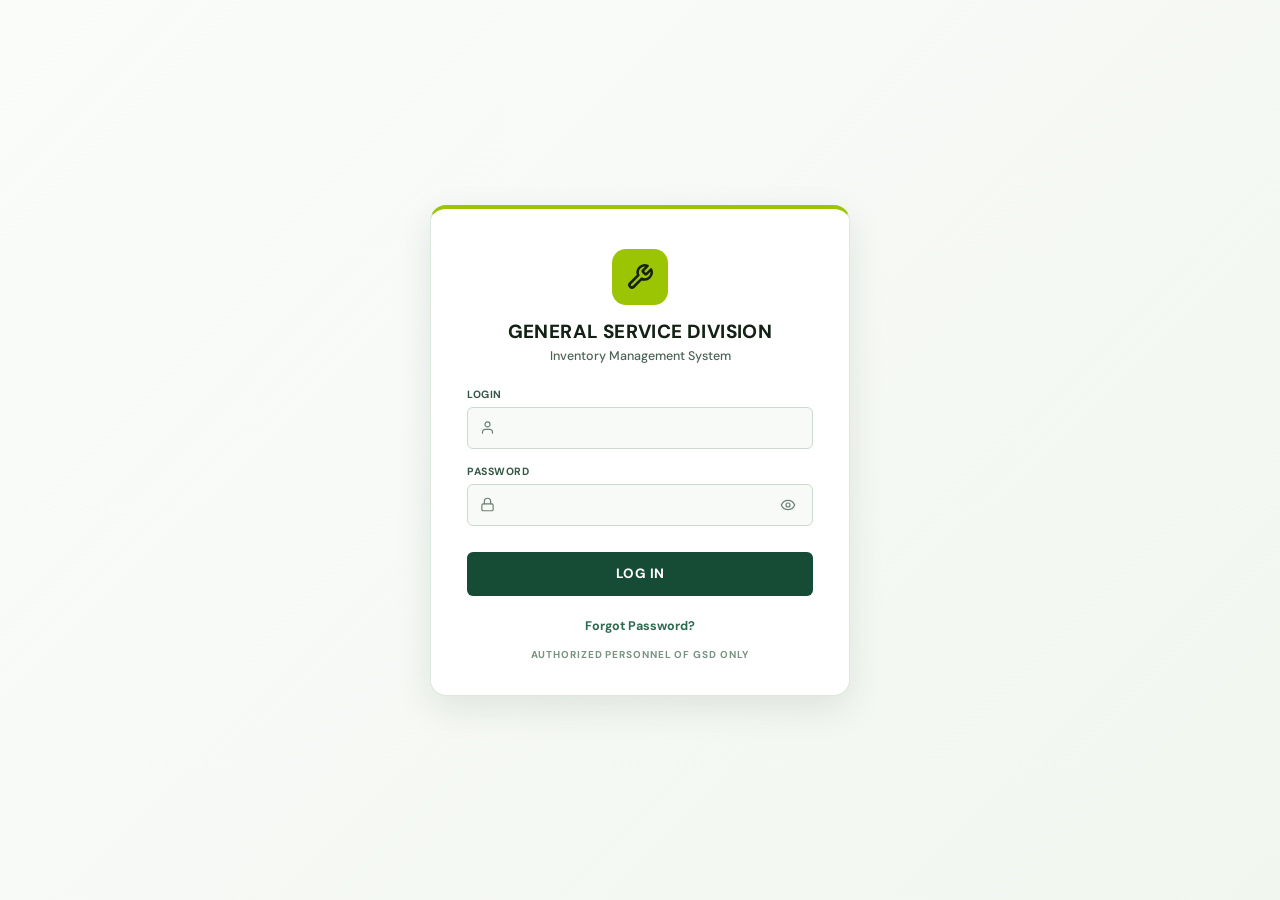
==== commit febe60b9: "Fix welcome modal styling on login page and center/separate return slip signatories" ====
--- a/gsd-frontend/index.html
+++ b/gsd-frontend/index.html
@@ -4,11 +4,12 @@
   <meta charset="UTF-8" />
   <meta name="viewport" content="width=device-width, initial-scale=1.0" />
   <title>General Service Division - Inventory Management System</title>
+  <link rel="stylesheet" href="css/nia-theme.css" />
   <style>
-    * { box-sizing: border-box; margin: 0; padding: 0; font-family: 'Segoe UI', Tahoma, Geneva, Verdana, sans-serif; }
+    * { box-sizing: border-box; margin: 0; padding: 0; font-family: 'DM Sans', 'Segoe UI', Tahoma, Geneva, Verdana, sans-serif; }
 
     body {
-      background-color: #f0f4f1;
+      background-color: #eef2ee;
       min-height: 100vh;
       display: flex;
       align-items: center;
@@ -21,8 +22,9 @@
       padding: 40px 36px 34px;
       width: 100%;
       max-width: 420px;
-      box-shadow: 0 8px 32px rgba(23, 51, 34, 0.12);
+      box-shadow: 0 12px 36px rgba(23, 51, 34, 0.1);
       border: 1px solid #dde8de;
+      border-top: 4px solid #9bc503;
       margin: 20px;
     }
 
@@ -115,10 +117,13 @@
     .toggle-password {
       position: absolute;
       right: 10px;
+      min-height: 30px;
       height: 30px;
       width: 30px;
+      padding: 0;
       background: transparent;
       border: none;
+      box-shadow: none;
       color: #6b8070;
       cursor: pointer;
       display: flex;
@@ -127,7 +132,7 @@
       border-radius: 6px;
     }
 
-    .toggle-password:hover { color: #132215; background: #eef4ee; }
+    .toggle-password:hover { color: #132215; background: #eef4ee; transform: none; box-shadow: none; }
 
     .btn-submit {
       width: 100%;
--- a/gsd-frontend/css/nia-theme.css
+++ b/gsd-frontend/css/nia-theme.css
@@ -0,0 +1,1679 @@
+@import url('https://fonts.googleapis.com/css2?family=DM+Sans:wght@400;500;600;700&family=Manrope:wght@500;600;700;800&display=swap');
+
+:root {
+  --nia-forest: #164b35;
+  --nia-forest-deep: #103c2b;
+  --nia-leaf: #9bc503;
+  --nia-leaf-light: #edf5d5;
+  --nia-canvas: #f3f7f2;
+  --nia-paper: #ffffff;
+  --nia-ink: #1d3027;
+  --nia-muted: #68786f;
+  --nia-line: #dce6dd;
+  --nia-focus: rgba(31, 112, 71, 0.18);
+  --nia-shadow: 0 8px 24px rgba(27, 62, 43, 0.07);
+}
+
+html {
+  color-scheme: light;
+  scroll-behavior: smooth;
+}
+
+body {
+  color: var(--nia-ink);
+  font-family: 'DM Sans', 'Segoe UI', sans-serif;
+  letter-spacing: 0;
+}
+
+body[data-page] {
+  background-color: var(--nia-canvas);
+  background-image: linear-gradient(135deg, rgba(255,255,255,.62), rgba(237,245,232,.28));
+}
+
+h1,
+h2,
+h3,
+.page-heading,
+.page-title,
+.ledger-title,
+.title {
+  font-family: 'Manrope', 'DM Sans', 'Segoe UI', sans-serif;
+  letter-spacing: 0;
+}
+
+.topbar {
+  position: relative;
+  z-index: 3;
+  height: 68px;
+  padding: 0 clamp(18px, 3vw, 40px);
+  color: #fff;
+  background: linear-gradient(105deg, var(--nia-forest-deep), #1d6342 72%, #27734a);
+  box-shadow: 0 4px 16px rgba(16, 60, 43, .14);
+}
+
+.topbar::after {
+  position: absolute;
+  right: 0;
+  bottom: 0;
+  left: 0;
+  height: 3px;
+  background: var(--nia-leaf);
+  content: '';
+}
+
+.topbar-title {
+  font-family: 'Manrope', 'DM Sans', sans-serif;
+  font-size: 13px;
+  font-weight: 800;
+  letter-spacing: .08em;
+}
+
+.user-info {
+  display: grid;
+  gap: 3px;
+}
+
+.user-name {
+  color: #fff;
+  font-size: 11px;
+  font-weight: 700;
+}
+
+.user-role {
+  color: #d8e9c2;
+  font-size: 10px;
+}
+
+.layout-container {
+  min-height: calc(100vh - 68px);
+}
+
+.sidebar {
+  position: relative;
+  z-index: 2;
+  width: 248px;
+  min-height: calc(100vh - 68px);
+  padding: 22px 15px 18px;
+  background: #eaf2e8;
+  border-right: 1px solid #d5e2d5;
+}
+
+.nav-list {
+  gap: 5px;
+}
+
+.nav-item a {
+  position: relative;
+  min-height: 43px;
+  padding: 10px 13px;
+  border-radius: 7px;
+  color: #355345;
+  font-size: 13px;
+  font-weight: 600;
+  transition: background-color .18s ease, color .18s ease, transform .18s ease, box-shadow .18s ease;
+}
+
+.nav-item a:hover {
+  transform: translateX(3px);
+  color: var(--nia-forest-deep);
+  background: #dcebd8;
+}
+
+.nav-item.active a {
+  color: #fff;
+  background: var(--nia-forest);
+  box-shadow: 0 4px 10px rgba(22, 75, 53, .18);
+}
+
+.nav-item.active a::before {
+  position: absolute;
+  top: 9px;
+  bottom: 9px;
+  left: -13px;
+  width: 3px;
+  border-radius: 0 3px 3px 0;
+  background: var(--nia-leaf);
+  content: '';
+}
+
+.nav-icon {
+  width: 18px;
+  height: 18px;
+}
+
+.logout-btn {
+  min-height: 42px;
+  border: 1px solid #ebc8c2;
+  border-radius: 7px;
+  background: #fff8f6;
+  color: #9b4134;
+  font-size: 11px;
+  transition: background-color .18s ease, color .18s ease, transform .18s ease, box-shadow .18s ease;
+}
+
+.logout-btn:hover {
+  transform: translateY(-1px);
+  border-color: #bd5948;
+  background: #a74436;
+  color: #fff;
+  box-shadow: 0 4px 10px rgba(126, 47, 36, .16);
+}
+
+.main-content {
+  min-width: 0;
+  padding: clamp(22px, 3vw, 40px) clamp(18px, 3.3vw, 48px);
+  animation: nia-enter .34s ease-out both;
+}
+
+.page-header,
+.page-top-row,
+.ledger-header {
+  margin-bottom: 24px;
+}
+
+.page-heading,
+.page-title,
+.ledger-title {
+  color: var(--nia-forest-deep);
+  font-size: 25px;
+  font-weight: 800;
+  line-height: 1.2;
+}
+
+.page-subtitle {
+  margin-top: 6px;
+  color: var(--nia-muted);
+  font-size: 13px;
+  line-height: 1.5;
+}
+
+.kpi-card,
+.settings-card,
+.table-card,
+.main-table-card,
+.ledger-card,
+.card,
+.po-card,
+.actions-column-card {
+  border: 1px solid var(--nia-line);
+  border-radius: 7px;
+  background: var(--nia-paper);
+  box-shadow: var(--nia-shadow);
+}
+
+.kpi-card {
+  position: relative;
+  overflow: hidden;
+  padding: 18px 20px;
+  transition: transform .18s ease, border-color .18s ease, box-shadow .18s ease;
+}
+
+.kpi-card::before {
+  position: absolute;
+  top: 0;
+  right: 0;
+  left: 0;
+  height: 3px;
+  background: var(--nia-leaf);
+  content: '';
+}
+
+.kpi-card:hover {
+  transform: translateY(-3px);
+  border-color: #b6d08b;
+  box-shadow: 0 12px 26px rgba(27, 62, 43, .12);
+}
+
+.kpi-label {
+  color: var(--nia-muted);
+  font-size: 10px;
+  letter-spacing: .07em;
+}
+
+.kpi-value {
+  color: var(--nia-forest-deep);
+  font-family: 'Manrope', 'DM Sans', sans-serif;
+  font-size: 26px;
+  font-weight: 800;
+}
+
+.kpi-sub {
+  color: var(--nia-muted);
+  font-size: 11px;
+}
+
+.kpi-icon-box {
+  border-radius: 7px;
+  background: var(--nia-leaf-light);
+  color: var(--nia-forest);
+}
+
+.toolbar-row,
+.filter-controls,
+.action-buttons,
+.toolbar-actions,
+.form-actions,
+.btn-row {
+  gap: 10px;
+}
+
+.toolbar-row {
+  margin-bottom: 17px;
+}
+
+.gsd-pagination {
+  display: flex;
+  align-items: center;
+  justify-content: space-between;
+  gap: 12px;
+  min-height: 48px;
+  margin: 10px 0 18px;
+  padding: 8px 11px;
+  border: 1px solid var(--nia-line);
+  border-radius: 7px;
+  background: #fff;
+}
+
+.gsd-pagination-summary {
+  color: var(--nia-muted);
+  font-size: 11px;
+  font-weight: 600;
+}
+
+.gsd-pagination-controls {
+  display: flex;
+  align-items: center;
+  gap: 8px;
+}
+
+.gsd-page-label {
+  min-width: 62px;
+  color: var(--nia-ink);
+  font-size: 11px;
+  font-weight: 700;
+  text-align: center;
+}
+
+.gsd-page-button {
+  min-height: 34px;
+  padding: 0 11px;
+  border: 1px solid #bfd0c2;
+  border-radius: 6px;
+  background: #fff;
+  color: var(--nia-forest);
+  font: 700 11px 'DM Sans', 'Segoe UI', sans-serif;
+  cursor: pointer;
+}
+
+.gsd-page-button:disabled {
+  border-color: #e4e9e4;
+  background: #f5f7f4;
+  color: #9aa59e;
+  box-shadow: none;
+  cursor: default;
+  transform: none;
+}
+
+.gsd-page-button:not(:disabled):hover {
+  border-color: var(--nia-forest);
+  background: #f0f6ed;
+}
+
+.table-layout {
+  display: block;
+}
+
+.actions-column-card {
+  display: none;
+}
+
+.actions-cell,
+.inv-actions-cell {
+  min-width: 112px;
+  text-align: center;
+  white-space: nowrap;
+}
+
+.action-icons {
+  display: inline-flex;
+  flex-wrap: nowrap;
+  align-items: center;
+  justify-content: center;
+  gap: 8px;
+}
+
+.action-icons .icon-btn {
+  width: auto;
+  min-width: 0;
+  min-height: 30px;
+  height: auto;
+  padding: 0 8px;
+  border: 1px solid var(--nia-line);
+  background: #fff;
+  color: var(--nia-forest);
+  white-space: nowrap;
+}
+
+.action-icons .icon-btn.icon-only {
+  width: 32px;
+  height: 32px;
+  min-height: 32px;
+  padding: 0;
+  border-radius: 6px;
+  display: inline-flex;
+  align-items: center;
+  justify-content: center;
+  color: #355345;
+}
+
+.action-icons .icon-btn:hover {
+  border-color: #b6d08b;
+  background: #f4f8ef;
+  color: var(--nia-forest-deep);
+}
+
+.action-icons .icon-btn.delete-btn {
+  border-color: #e8c5bf;
+  background: #fff8f6;
+  color: #a74436;
+}
+
+.action-icons .icon-btn.delete-btn:hover {
+  border-color: #bd5948;
+  background: #a74436;
+  color: #fff;
+}
+
+/* Password Reset Modal */
+.reset-modal-card {
+  max-width: 400px;
+  text-align: center;
+  padding: 28px 26px 24px;
+}
+
+.reset-badge-circle {
+  width: 54px;
+  height: 54px;
+  margin: 0 auto 14px;
+  border-radius: 999px;
+  background: #e6f4ea;
+  border: 1px solid #bce2c8;
+  color: #1e7e3e;
+  display: flex;
+  align-items: center;
+  justify-content: center;
+}
+
+.reset-modal-title {
+  margin: 0 0 4px;
+  font-family: 'Manrope', 'DM Sans', sans-serif;
+  font-size: 19px;
+  font-weight: 800;
+  color: var(--nia-forest-deep);
+}
+
+.reset-modal-subtitle {
+  margin: 0 0 18px;
+  font-size: 13px;
+  color: var(--nia-muted);
+}
+
+.reset-temp-box {
+  padding: 14px 16px;
+  margin-bottom: 14px;
+  border: 1.5px dashed #9bc503;
+  border-radius: 8px;
+  background: #f8fbf5;
+  font-family: 'Cascadia Mono', 'Fira Code', Consolas, 'Courier New', monospace;
+  font-size: 17px;
+  font-weight: 700;
+  letter-spacing: 0.08em;
+  color: var(--nia-forest-deep);
+  user-select: all;
+  word-break: break-all;
+}
+
+.reset-copy-btn {
+  width: 100%;
+  min-height: 40px;
+  margin-bottom: 14px;
+  border: 1px solid var(--nia-forest);
+  border-radius: 7px;
+  background: var(--nia-forest);
+  color: #fff;
+  font: 700 13px 'DM Sans', 'Segoe UI', sans-serif;
+  display: inline-flex;
+  align-items: center;
+  justify-content: center;
+  gap: 8px;
+  cursor: pointer;
+}
+
+.reset-copy-btn:hover {
+  background: var(--nia-forest-deep);
+}
+
+.reset-warning-box {
+  display: flex;
+  align-items: flex-start;
+  gap: 10px;
+  padding: 12px 13px;
+  margin-bottom: 16px;
+  border: 1px solid #f0d7a7;
+  border-radius: 7px;
+  background: #fff9eb;
+  color: #7c5210;
+  text-align: left;
+  font-size: 12px;
+  line-height: 1.45;
+}
+
+.reset-warning-icon {
+  flex-shrink: 0;
+  margin-top: 1px;
+  color: #b7791f;
+}
+
+.reset-done-btn {
+  width: 100%;
+  min-height: 38px;
+  border: 1px solid #bfd0c2;
+  border-radius: 7px;
+  background: #fff;
+  color: var(--nia-forest);
+  font: 700 13px 'DM Sans', 'Segoe UI', sans-serif;
+  cursor: pointer;
+}
+
+.reset-done-btn:hover {
+  background: #f3f7f2;
+}
+
+.search-wrap,
+.search-box-wrap {
+  border-color: var(--nia-line);
+  border-radius: 7px;
+  background: #fff;
+  box-shadow: 0 2px 6px rgba(27, 62, 43, .03);
+}
+
+input:not([type='checkbox']):not([type='radio']):not([type='hidden']):not([type='file']),
+select,
+textarea {
+  border-color: #cbd9ce;
+  border-radius: 6px;
+  color: var(--nia-ink);
+  font-family: 'DM Sans', 'Segoe UI', sans-serif;
+  transition: border-color .16s ease, box-shadow .16s ease, background-color .16s ease;
+}
+
+input:not([type='checkbox']):not([type='radio']):not([type='hidden']):not([type='file']):focus,
+select:focus,
+textarea:focus {
+  border-color: #347b50;
+  outline: 0;
+  box-shadow: 0 0 0 3px var(--nia-focus);
+}
+
+input::placeholder,
+textarea::placeholder {
+  color: #87958d;
+}
+
+button,
+.btn-red,
+.pill-btn,
+.pill-btn-sm,
+.btn-action,
+.btn-print-slip,
+.btn-create-user,
+.btn-outline,
+.btn-wipe,
+.btn-row-edit,
+.btn-row-delete,
+.icon-btn,
+.save-btn,
+.btn-save,
+.btn-cancel {
+  min-height: 37px;
+  border-radius: 6px;
+  font-family: 'DM Sans', 'Segoe UI', sans-serif;
+  font-size: 12px;
+  font-weight: 700;
+  transition: transform .16s ease, box-shadow .16s ease, background-color .16s ease, border-color .16s ease, color .16s ease;
+}
+
+button:hover,
+.btn-red:hover,
+.pill-btn:hover,
+.pill-btn-sm:hover,
+.btn-action:hover,
+.btn-print-slip:hover,
+.btn-create-user:hover,
+.btn-outline:hover,
+.btn-wipe:hover,
+.btn-row-edit:hover,
+.btn-row-delete:hover,
+.icon-btn:hover,
+.save-btn:hover,
+.btn-save:hover,
+.btn-cancel:hover {
+  transform: translateY(-1px);
+  box-shadow: 0 5px 12px rgba(27, 62, 43, .12);
+}
+
+.btn-submit,
+.btn-create-user,
+.pill-btn.primary,
+.btn-red,
+.btn-save,
+.save-btn {
+  border-color: var(--nia-forest);
+  background: var(--nia-forest);
+  color: #fff;
+}
+
+.btn-submit:hover,
+.btn-create-user:hover,
+.pill-btn.primary:hover,
+.btn-red:hover,
+.btn-save:hover,
+.save-btn:hover {
+  border-color: var(--nia-forest-deep);
+  background: var(--nia-forest-deep);
+}
+
+.pill-btn,
+.pill-btn-sm,
+.btn-action,
+.btn-print-slip,
+.btn-outline,
+.btn-row-edit,
+.btn-cancel {
+  border: 1px solid #bfd0c2;
+  background: #fff;
+  color: var(--nia-forest);
+}
+
+.btn-wipe,
+.btn-row-delete,
+.delete-btn {
+  border: 1px solid #e8c5bf;
+  background: #fff8f6;
+  color: #a74436;
+}
+
+.table-card,
+.main-table-card,
+.ledger-card {
+  overflow: auto;
+}
+
+table {
+  border-color: var(--nia-line);
+}
+
+thead th {
+  background: #edf4eb;
+  color: #315241;
+  font-size: 10px;
+  font-weight: 800;
+  letter-spacing: .055em;
+}
+
+tbody tr {
+  transition: background-color .14s ease;
+}
+
+tbody tr:hover {
+  background: #f4f8ef;
+}
+
+tbody td {
+  color: #33493c;
+}
+
+.badge,
+.status-pill,
+.fund-badge {
+  display: inline-flex;
+  align-items: center;
+  padding: 3px 10px;
+  font-size: 11px;
+  border: 1px solid transparent;
+  white-space: nowrap;
+  border-radius: 999px;
+  font-weight: 700;
+}
+
+.badge-instock,
+.active-status {
+  border-color: #c8dfc7;
+  background: #edf7ec;
+  color: #28643e;
+}
+
+.badge-lowstock,
+.inactive-status {
+  border-color: #f1d8ae;
+  background: #fff6e6;
+  color: #8a5b16;
+}
+
+.recent-scroll-list {
+  display: flex;
+  flex-direction: column;
+  gap: 10px;
+  max-height: 550px;
+  overflow-y: auto;
+  padding-right: 4px;
+}
+
+.recent-po-entry,
+.recent-so-entry,
+.recent-slip-entry,
+.recent-entry-card {
+  flex-shrink: 0;
+  display: flex;
+  flex-direction: column;
+  gap: 3px;
+  padding: 12px 14px;
+  border: 1px solid #e4ece4;
+  border-radius: 7px;
+  background: #fbfdf9;
+  line-height: 1.4;
+  transition: border-color .16s ease, background-color .16s ease, transform .16s ease;
+}
+
+.recent-po-entry:hover,
+.recent-so-entry:hover,
+.recent-slip-entry:hover,
+.recent-entry-card:hover {
+  transform: translateX(2px);
+  border-color: #b6d08b;
+  background: #f5faee;
+}
+
+.recent-entry-ref {
+  font-size: 12.5px;
+  font-weight: 700;
+  color: var(--nia-forest-deep);
+}
+
+.recent-entry-product {
+  font-size: 13px;
+  font-weight: 700;
+  color: #162418;
+  word-break: break-word;
+}
+
+.recent-entry-meta,
+.recent-entry-office {
+  font-size: 12px;
+  color: #355345;
+}
+
+.recent-entry-actor {
+  font-size: 11px;
+  color: var(--nia-muted);
+}
+
+/* Return Slip Archive Library */
+.archive-count-badge {
+  display: inline-flex;
+  align-items: center;
+  padding: 4px 10px;
+  border-radius: 999px;
+  background: var(--nia-leaf-light);
+  border: 1px solid #c5dcb0;
+  color: var(--nia-forest-deep);
+  font-size: 11px;
+  font-weight: 700;
+  white-space: nowrap;
+}
+
+.archive-toolbar {
+  display: flex;
+  align-items: center;
+  gap: 8px;
+  margin-bottom: 14px;
+  flex-wrap: wrap;
+}
+
+.archive-search-wrap {
+  position: relative;
+  flex: 1 1 180px;
+  display: flex;
+  align-items: center;
+}
+
+.archive-search-wrap .search-icon {
+  position: absolute;
+  left: 10px;
+  width: 14px;
+  height: 14px;
+  stroke: #7c8780;
+  fill: none;
+  stroke-width: 2;
+  pointer-events: none;
+}
+
+.archive-filter-input {
+  width: 100%;
+  height: 35px;
+  padding: 0 10px 0 30px;
+  border: 1px solid #cbd9ce;
+  border-radius: 6px;
+  font-size: 12.5px;
+  background: #fff;
+}
+
+.archive-date-input {
+  height: 35px;
+  padding: 0 10px;
+  border: 1px solid #cbd9ce;
+  border-radius: 6px;
+  font-size: 12px;
+  background: #fff;
+}
+
+.archive-scroll-list {
+  display: flex;
+  flex-direction: column;
+  gap: 14px;
+  max-height: 600px;
+  overflow-y: auto;
+  padding-right: 4px;
+}
+
+.archive-date-group {
+  display: flex;
+  flex-direction: column;
+  gap: 8px;
+}
+
+.archive-date-header {
+  display: flex;
+  align-items: center;
+  justify-content: space-between;
+  padding: 5px 10px;
+  border-radius: 6px;
+  background: #edf4eb;
+  border-left: 3px solid var(--nia-forest);
+  color: var(--nia-forest-deep);
+  font-size: 11.5px;
+  font-weight: 800;
+  letter-spacing: 0.04em;
+}
+
+.archive-date-count {
+  font-size: 10.5px;
+  font-weight: 700;
+  color: #466353;
+}
+
+.archive-entry-card {
+  display: flex;
+  align-items: flex-start;
+  justify-content: space-between;
+  gap: 12px;
+  padding: 12px 14px;
+  border: 1px solid #e1eae1;
+  border-radius: 7px;
+  background: #fbfdf9;
+  transition: border-color .16s ease, background-color .16s ease;
+}
+
+.archive-entry-card:hover {
+  border-color: #b6d08b;
+  background: #f5faee;
+}
+
+.archive-entry-body {
+  min-width: 0;
+  flex: 1;
+  display: flex;
+  flex-direction: column;
+  gap: 3px;
+  line-height: 1.4;
+}
+
+.archive-print-btn {
+  flex-shrink: 0;
+  display: inline-flex;
+  align-items: center;
+  gap: 5px;
+  min-height: 32px;
+  height: 32px;
+  padding: 0 10px;
+  border: 1px solid #bfd0c2;
+  border-radius: 6px;
+  background: #fff;
+  color: var(--nia-forest);
+  font-size: 11.5px;
+  font-weight: 700;
+  cursor: pointer;
+}
+
+.archive-print-btn:hover {
+  border-color: var(--nia-forest);
+  background: var(--nia-forest);
+  color: #fff;
+}
+
+.archive-entry-actions {
+  flex-shrink: 0;
+  display: flex;
+  flex-direction: column;
+  gap: 5px;
+  align-items: stretch;
+}
+
+.archive-delete-btn {
+  flex-shrink: 0;
+  display: inline-flex;
+  align-items: center;
+  justify-content: center;
+  gap: 5px;
+  min-height: 32px;
+  height: 32px;
+  padding: 0 10px;
+  border: 1px solid #e8c5bf;
+  border-radius: 6px;
+  background: #fff8f6;
+  color: #a74436;
+  font-size: 11.5px;
+  font-weight: 700;
+  cursor: pointer;
+  transition: border-color .15s ease, background .15s ease, color .15s ease;
+}
+
+.archive-delete-btn:hover {
+  border-color: #bd5948;
+  background: #a74436;
+  color: #fff;
+}
+
+.archive-delete-btn:disabled {
+  opacity: 0.5;
+  cursor: not-allowed;
+}
+
+.toast,
+.toast-banner {
+  position: fixed;
+  right: 24px;
+  bottom: 22px;
+  z-index: 1200;
+  max-width: min(420px, calc(100vw - 32px));
+  padding: 12px 20px;
+  border: 1px solid rgba(255,255,255,.2);
+  border-radius: 7px;
+  background: var(--nia-forest-deep);
+  color: #fff;
+  font-size: 13px;
+  font-weight: 600;
+  box-shadow: 0 12px 30px rgba(16, 60, 43, .2);
+  opacity: 0;
+  transform: translateY(10px);
+  pointer-events: none;
+  transition: opacity .2s ease, transform .2s ease;
+}
+
+.toast.show,
+.toast-banner.show {
+  opacity: 1;
+  transform: translateY(0);
+}
+
+.toast.error,
+.toast-banner.error {
+  background: #a74436;
+}
+
+.modal-backdrop {
+  backdrop-filter: blur(3px);
+  background: rgba(17, 43, 30, .48);
+}
+
+.modal-box {
+  border: 1px solid var(--nia-line);
+  border-top: 4px solid var(--nia-leaf);
+  border-radius: 8px;
+  box-shadow: 0 24px 70px rgba(15, 44, 29, .24);
+}
+
+.gsd-dialog {
+  position: fixed;
+  inset: 0;
+  margin: auto;
+  width: min(440px, calc(100vw - 32px));
+  max-height: calc(100vh - 32px);
+  overflow: auto;
+  padding: 28px;
+  border: 1px solid var(--nia-line);
+  border-top: 4px solid var(--nia-leaf);
+  border-radius: 9px;
+  background: #fff;
+  color: var(--nia-ink);
+  box-shadow: 0 24px 70px rgba(15, 44, 29, .24);
+}
+
+.gsd-dialog[open] {
+  animation: nia-dialog-enter .2s ease-out both;
+}
+
+.gsd-dialog::backdrop {
+  background: rgba(15, 43, 29, .54);
+  backdrop-filter: blur(3px);
+}
+
+.gsd-dialog-mark {
+  display: grid;
+  width: 42px;
+  height: 42px;
+  margin-bottom: 17px;
+  place-items: center;
+  border-radius: 8px;
+  background: var(--nia-leaf-light);
+  color: var(--nia-forest);
+  font-family: 'Manrope', 'DM Sans', sans-serif;
+  font-size: 11px;
+  font-weight: 800;
+}
+
+.gsd-dialog-title {
+  margin: 0;
+  color: var(--nia-forest-deep);
+  font-family: 'Manrope', 'DM Sans', sans-serif;
+  font-size: 20px;
+  font-weight: 800;
+}
+
+.gsd-dialog-message {
+  margin: 9px 0 24px;
+  color: var(--nia-muted);
+  font-size: 14px;
+  line-height: 1.55;
+}
+
+.gsd-dialog-actions {
+  display: flex;
+  justify-content: flex-end;
+  gap: 9px;
+}
+
+.gsd-dialog-button {
+  min-height: 40px;
+  padding: 0 15px;
+  border: 1px solid transparent;
+  border-radius: 6px;
+  font: 700 12px 'DM Sans', 'Segoe UI', sans-serif;
+  cursor: pointer;
+  transition: transform .16s ease, box-shadow .16s ease, background-color .16s ease;
+}
+
+.gsd-dialog-button:hover {
+  transform: translateY(-1px);
+  box-shadow: 0 5px 12px rgba(27, 62, 43, .14);
+}
+
+.gsd-dialog-button:focus-visible {
+  outline: 3px solid rgba(155, 197, 3, .72);
+  outline-offset: 3px;
+}
+
+.gsd-dialog-button.primary {
+  background: var(--nia-forest);
+  color: #fff;
+}
+
+.gsd-dialog-button.primary:hover {
+  background: var(--nia-forest-deep);
+}
+
+.gsd-dialog-button.secondary {
+  border-color: var(--nia-line);
+  background: #fff;
+  color: var(--nia-forest);
+}
+
+.gsd-dialog-button.danger {
+  background: #a74436;
+  color: #fff;
+}
+
+.gsd-dialog-button.danger:hover {
+  background: #8e382d;
+}
+
+.login-card {
+  border: 1px solid #e1e9df;
+  border-top: 4px solid var(--nia-leaf);
+  border-radius: 8px;
+  box-shadow: 0 22px 60px rgba(21, 64, 42, .12);
+  animation: nia-enter .42s ease-out both;
+}
+
+.login-card .title {
+  color: var(--nia-forest-deep);
+  font-size: 22px;
+  font-weight: 800;
+}
+
+.login-card .form-label {
+  color: #365746;
+  letter-spacing: .055em;
+}
+
+.login-card .form-input {
+  border-radius: 6px;
+  background-color: #f8faf7;
+}
+
+.login-card .btn-submit {
+  border-radius: 6px;
+  background: var(--nia-forest);
+  transition: transform .16s ease, box-shadow .16s ease, background-color .16s ease;
+}
+
+.login-card .btn-submit:hover {
+  transform: translateY(-2px);
+  background: var(--nia-forest-deep);
+  box-shadow: 0 8px 16px rgba(22, 75, 53, .2);
+}
+
+.login-card .forgot-link {
+  font-weight: 700;
+}
+
+a:focus-visible,
+button:focus-visible {
+  outline: 3px solid rgba(155, 197, 3, .72);
+  outline-offset: 3px;
+}
+
+.bg-decorations .floating-circle {
+  background: rgba(223, 236, 218, .72);
+  color: #668d72;
+  animation: nia-float 6s ease-in-out infinite;
+}
+
+.circle-tag { animation-delay: -1.5s !important; }
+.circle-box { animation-delay: -3s !important; }
+.circle-drill { animation-delay: -4.5s !important; }
+
+@keyframes nia-enter {
+  from { opacity: 0; transform: translateY(8px); }
+  to { opacity: 1; transform: translateY(0); }
+}
+
+@keyframes nia-float {
+  0%, 100% { transform: translateY(0); }
+  50% { transform: translateY(-7px); }
+}
+
+@media (max-width: 900px) {
+  .layout-container {
+    flex-direction: column;
+  }
+
+  .sidebar {
+    width: 100%;
+    min-height: auto;
+    padding: 10px 14px;
+    border-right: 0;
+    border-bottom: 1px solid var(--nia-line);
+  }
+
+  .nav-list {
+    flex-direction: row;
+    overflow-x: auto;
+    gap: 5px;
+    padding: 2px 0;
+    scrollbar-width: none;
+    overscroll-behavior-x: contain;
+    -webkit-overflow-scrolling: touch;
+  }
+
+  .nav-list::-webkit-scrollbar {
+    display: none;
+  }
+
+  .nav-list::after {
+    position: sticky;
+    right: 0;
+    display: grid;
+    flex: 0 0 22px;
+    place-items: center;
+    margin-left: -22px;
+    background: linear-gradient(90deg, rgba(234,242,232,0), #eaf2e8 48%);
+    color: var(--nia-forest);
+    content: '\203A';
+    font-size: 24px;
+    pointer-events: none;
+  }
+
+  .nav-item {
+    flex: 0 0 auto;
+  }
+
+  .nav-item a {
+    min-height: 39px;
+    padding: 9px 11px;
+    white-space: nowrap;
+  }
+
+  .nav-item.active a::before {
+    top: auto;
+    right: 12px;
+    bottom: -10px;
+    left: 12px;
+    width: auto;
+    height: 3px;
+    border-radius: 3px 3px 0 0;
+  }
+
+  .logout-btn {
+    width: auto;
+    min-width: 112px;
+    margin-top: 8px;
+  }
+}
+
+@media (max-width: 600px) {
+  .topbar {
+    height: 62px;
+    padding: 0 15px;
+  }
+
+  .topbar-title {
+    max-width: 58%;
+    font-size: 11px;
+    line-height: 1.25;
+  }
+
+  .user-name { font-size: 9px; }
+  .user-role { font-size: 9px; }
+
+  .main-content {
+    padding: 20px 14px 28px;
+  }
+
+  .page-heading,
+  .page-title,
+  .ledger-title {
+    font-size: 22px;
+  }
+
+  .page-top-row,
+  .toolbar-row,
+  .toolbar-actions,
+  .filter-controls,
+  .action-buttons {
+    align-items: stretch;
+  }
+
+  .toolbar-row,
+  .toolbar-actions,
+  .filter-controls,
+  .action-buttons {
+    flex-wrap: wrap;
+  }
+
+  .filter-controls > *,
+  .action-buttons > *,
+  .toolbar-actions > * {
+    min-width: 0;
+  }
+
+  .kpi-group,
+  .kpi-grid,
+  .kpi-cards,
+  .kpi-summary {
+    display: grid !important;
+    grid-template-columns: repeat(2, minmax(0, 1fr));
+    gap: 10px;
+    width: 100%;
+  }
+
+  .kpi-group .kpi-card,
+  .kpi-grid .kpi-card {
+    min-width: 0;
+    padding: 12px;
+    gap: 8px;
+  }
+
+  .kpi-group .kpi-label,
+  .kpi-grid .kpi-label {
+    font-size: 9px;
+    line-height: 1.3;
+  }
+
+  .kpi-group .kpi-sub,
+  .kpi-grid .kpi-sub {
+    font-size: 10px;
+    line-height: 1.35;
+  }
+
+  .kpi-group .kpi-icon-box,
+  .kpi-grid .kpi-icon-box {
+    width: 30px;
+    height: 30px;
+  }
+
+  .kpi-card {
+    padding: 14px;
+  }
+
+  .table-card,
+  .main-table-card,
+  .ledger-card {
+    max-width: 100%;
+    overflow-x: auto;
+  }
+
+  table {
+    min-width: 640px;
+  }
+
+  .main-table-card {
+    overflow: visible;
+    border: 0;
+    background: transparent;
+    box-shadow: none;
+  }
+
+  .main-table-card table.inv-table {
+    display: block;
+    min-width: 0;
+    width: 100%;
+  }
+
+  .main-table-card .inv-table thead {
+    display: none;
+  }
+
+  .main-table-card .inv-table tbody {
+    display: grid;
+    gap: 10px;
+  }
+
+  .main-table-card .inv-table tbody tr {
+    display: grid;
+    grid-template-columns: repeat(2, minmax(0, 1fr));
+    gap: 0 14px;
+    padding: 4px 13px 8px;
+    border: 1px solid var(--nia-line);
+    border-top: 3px solid var(--nia-leaf);
+    border-radius: 7px;
+    background: #fff;
+    box-shadow: 0 4px 12px rgba(27, 62, 43, .06);
+  }
+
+  .main-table-card .inv-table tbody td {
+    display: flex;
+    min-width: 0;
+    flex-direction: column;
+    gap: 3px;
+    padding: 8px 0 !important;
+    border: 0 !important;
+    color: var(--nia-ink);
+    font-size: 12px;
+    line-height: 1.35;
+    overflow-wrap: anywhere;
+  }
+
+  .main-table-card .inv-table tbody td::before {
+    color: var(--nia-muted);
+    content: '';
+    font-size: 9px;
+    font-weight: 800;
+    letter-spacing: .04em;
+    text-transform: uppercase;
+  }
+
+  .main-table-card .inv-table tbody td:nth-child(1)::before { content: 'Item ID'; }
+  .main-table-card .inv-table tbody td:nth-child(2)::before { content: 'Added by'; }
+  .main-table-card .inv-table tbody td:nth-child(3)::before { content: 'Product'; }
+  .main-table-card .inv-table tbody td:nth-child(4)::before { content: 'Category'; }
+  .main-table-card .inv-table tbody td:nth-child(5)::before { content: 'Quantity'; }
+  .main-table-card .inv-table tbody td:nth-child(6)::before { content: 'Unit'; }
+  .main-table-card .inv-table tbody td:nth-child(7)::before { content: 'Status'; }
+  .main-table-card .inv-table tbody td:nth-child(8)::before { content: 'Date added'; }
+
+  .main-table-card .inv-table tbody td:nth-child(2),
+  .main-table-card .inv-table tbody td:nth-child(3),
+  .main-table-card .inv-table tbody td:nth-child(4) {
+    grid-column: 1 / -1;
+  }
+
+  .main-table-card .inv-table tbody td:nth-child(3) {
+    color: var(--nia-forest-deep);
+    font-size: 14px;
+    font-weight: 700;
+  }
+
+  .main-table-card .inv-table tbody td:nth-child(7) {
+    align-items: flex-start;
+  }
+
+  table.users-table:has(#usersTableBody) {
+    display: block;
+    min-width: 0;
+    width: 100%;
+  }
+
+  table.users-table:has(#usersTableBody) thead {
+    display: none;
+  }
+
+  table.users-table:has(#usersTableBody) tbody {
+    display: grid;
+    gap: 10px;
+  }
+
+  table.users-table:has(#usersTableBody) tbody tr {
+    display: grid;
+    grid-template-columns: repeat(2, minmax(0, 1fr));
+    gap: 0 14px;
+    padding: 5px 13px 10px;
+    border: 1px solid var(--nia-line);
+    border-top: 3px solid var(--nia-leaf);
+    border-radius: 7px;
+    background: #fff;
+  }
+
+  table.users-table:has(#usersTableBody) tbody td {
+    display: flex;
+    min-width: 0;
+    flex-direction: column;
+    align-items: flex-start;
+    gap: 4px;
+    padding: 8px 0;
+    border: 0;
+    font-size: 12px;
+    overflow-wrap: anywhere;
+  }
+
+  table.users-table:has(#usersTableBody) tbody td::before {
+    color: var(--nia-muted);
+    font-size: 9px;
+    font-weight: 800;
+    letter-spacing: .04em;
+    text-transform: uppercase;
+  }
+
+  table.users-table:has(#usersTableBody) tbody td:nth-child(1)::before { content: 'User ID'; }
+  table.users-table:has(#usersTableBody) tbody td:nth-child(2)::before { content: 'Name'; }
+  table.users-table:has(#usersTableBody) tbody td:nth-child(3)::before { content: 'Username'; }
+  table.users-table:has(#usersTableBody) tbody td:nth-child(4)::before { content: 'Role'; }
+  table.users-table:has(#usersTableBody) tbody td:nth-child(5)::before { content: 'Status'; }
+
+  table.users-table:has(#usersTableBody) tbody td:nth-child(2),
+  table.users-table:has(#usersTableBody) tbody td:nth-child(6) {
+    grid-column: 1 / -1;
+  }
+
+  table.users-table:has(#usersTableBody) .actions-cell {
+    min-width: 0;
+  }
+
+  table.users-table:has(#usersTableBody) .action-icons {
+    width: 100%;
+  }
+
+  #resetRequestsWrap {
+    padding: 14px;
+  }
+
+  #resetRequestsWrap h2 {
+    margin-bottom: 10px;
+    color: var(--nia-forest-deep);
+    font: 800 15px 'Manrope', 'DM Sans', sans-serif;
+  }
+
+  #resetRequestsWrap table.reset-requests-table {
+    display: block;
+    min-width: 0;
+    width: 100%;
+  }
+
+  #resetRequestsWrap .reset-requests-table thead {
+    display: none;
+  }
+
+  #resetRequestsWrap .reset-requests-table tbody {
+    display: grid;
+    gap: 8px;
+  }
+
+  #resetRequestsWrap .reset-requests-table tbody tr:not(.empty-state) {
+    display: grid;
+    grid-template-columns: repeat(2, minmax(0, 1fr));
+    gap: 0 12px;
+    padding: 5px 11px 9px;
+    border: 1px solid var(--nia-line);
+    border-top: 3px solid var(--nia-leaf);
+    border-radius: 6px;
+    background: #fff;
+  }
+
+  #resetRequestsWrap .reset-requests-table tbody td {
+    display: flex;
+    min-width: 0;
+    flex-direction: column;
+    gap: 4px;
+    padding: 8px 0;
+    border: 0;
+    overflow-wrap: anywhere;
+  }
+
+  #resetRequestsWrap .reset-requests-table tbody td::before {
+    color: var(--nia-muted);
+    font-size: 9px;
+    font-weight: 800;
+    letter-spacing: .04em;
+    text-transform: uppercase;
+  }
+
+  #resetRequestsWrap .reset-requests-table tbody td:nth-child(1)::before { content: 'Username'; }
+  #resetRequestsWrap .reset-requests-table tbody td:nth-child(2)::before { content: 'Reason'; }
+  #resetRequestsWrap .reset-requests-table tbody td:nth-child(3)::before { content: 'Submitted'; }
+  #resetRequestsWrap .reset-requests-table tbody td:nth-child(4)::before { content: 'Status'; }
+  #resetRequestsWrap .reset-requests-table tbody td:nth-child(2),
+  #resetRequestsWrap .reset-requests-table tbody td:nth-child(5) {
+    grid-column: 1 / -1;
+  }
+
+  #resetRequestsWrap .reset-requests-table tbody tr.empty-state {
+    display: block;
+    padding: 12px 0;
+    border: 0;
+    color: var(--nia-muted);
+    font-size: 12px;
+  }
+
+  #resetRequestsWrap .reset-requests-table tbody tr.empty-state td {
+    display: block;
+    padding: 0;
+    border: 0;
+  }
+
+  #resetRequestsWrap .reset-requests-table tbody tr.empty-state td::before {
+    display: none;
+  }
+
+  input:not([type='checkbox']):not([type='radio']):not([type='hidden']):not([type='file']),
+  select,
+  textarea {
+    min-height: 44px;
+    font-size: 16px;
+  }
+
+  button,
+  .logout-btn,
+  .btn-red,
+  .pill-btn,
+  .pill-btn-sm,
+  .btn-action,
+  .btn-print-slip,
+  .btn-create-user,
+  .btn-outline,
+  .btn-wipe,
+  .btn-row-edit,
+  .btn-row-delete,
+  .gsd-dialog-button {
+    min-height: 44px;
+  }
+
+  .ledger-card {
+    -webkit-overflow-scrolling: touch;
+    overscroll-behavior-x: contain;
+  }
+
+  .ledger-card .table-wrapper {
+    overflow: visible;
+  }
+
+  .ledger-card table.stockcard-table {
+    display: block;
+    min-width: 0;
+    width: 100%;
+  }
+
+  .ledger-card .stockcard-table thead {
+    display: none;
+  }
+
+  .ledger-card .stockcard-table tbody {
+    display: grid;
+    gap: 9px;
+  }
+
+  .ledger-card .stockcard-table tbody tr {
+    display: grid;
+    grid-template-columns: repeat(2, minmax(0, 1fr));
+    gap: 0 12px;
+    padding: 5px 12px 9px;
+    border: 1px solid var(--nia-line);
+    border-top: 3px solid var(--nia-leaf);
+    border-radius: 7px;
+    background: #fff;
+  }
+
+  .ledger-card .stockcard-table tbody td {
+    display: flex;
+    min-width: 0;
+    flex-direction: column;
+    align-items: flex-start;
+    gap: 3px;
+    padding: 7px 0;
+    border: 0;
+    color: var(--nia-ink);
+    font-size: 12px;
+    line-height: 1.35;
+    text-align: left;
+    overflow-wrap: anywhere;
+  }
+
+  .ledger-card .stockcard-table tbody td::before {
+    color: var(--nia-muted);
+    font-size: 9px;
+    font-weight: 800;
+    letter-spacing: .04em;
+    text-transform: uppercase;
+  }
+
+  .ledger-card .stockcard-table tbody td:nth-child(1)::before { content: 'Date'; }
+  .ledger-card .stockcard-table tbody td:nth-child(2)::before { content: 'Reference'; }
+  .ledger-card .stockcard-table tbody td:nth-child(3)::before { content: 'Received'; }
+  .ledger-card .stockcard-table tbody td:nth-child(4)::before { content: 'Issued'; }
+  .ledger-card .stockcard-table tbody td:nth-child(5)::before { content: 'Office'; }
+  .ledger-card .stockcard-table tbody td:nth-child(6)::before { content: 'Balance'; }
+  .ledger-card .stockcard-table tbody td:nth-child(7)::before { content: 'Days to consume'; }
+
+  .ledger-card .stockcard-table tbody td:nth-child(2),
+  .ledger-card .stockcard-table tbody td:nth-child(6) {
+    grid-column: 1 / -1;
+  }
+
+  .login-card {
+    max-width: 460px;
+    margin: 14px;
+    padding: 34px 22px 30px;
+  }
+
+  .floating-circle {
+    opacity: .55;
+  }
+
+  .settings-card,
+  .card,
+  .po-card {
+    padding: 18px;
+  }
+
+  .gsd-pagination {
+    flex-wrap: wrap;
+    padding: 9px;
+  }
+
+  .gsd-pagination-summary {
+    flex: 1 1 100%;
+  }
+
+  .gsd-pagination-controls {
+    width: 100%;
+    justify-content: space-between;
+  }
+
+  .gsd-page-button {
+    min-width: 92px;
+    min-height: 44px;
+  }
+}
+
+@media (prefers-reduced-motion: reduce) {
+  *,
+  *::before,
+  *::after {
+    scroll-behavior: auto !important;
+    animation-duration: .01ms !important;
+    animation-iteration-count: 1 !important;
+    transition-duration: .01ms !important;
+  }
+}
+
+@keyframes nia-dialog-enter {
+  from { opacity: 0; transform: translateY(8px) scale(.98); }
+  to { opacity: 1; transform: translateY(0) scale(1); }
+}
+
+@media print {
+  .gsd-pagination,
+  .toast,
+  .toast-banner,
+  dialog {
+    display: none !important;
+  }
+
+  .badge {
+    -webkit-print-color-adjust: exact;
+    print-color-adjust: exact;
+  }
+}
+[hidden] { display: none !important; }
+.product-link { color: var(--nia-forest-deep); font-weight: 600; text-decoration: none; }
+.product-link:hover { text-decoration: underline; color: var(--nia-forest); }
+#resetRequestsWrap { margin-bottom: 22px; padding: 18px 20px; }
+#resetRequestsWrap h2 { margin-bottom: 12px; color: var(--nia-forest-deep); font: 800 16px 'Manrope', 'DM Sans', sans-serif; }
+/* Password reset request actions + password dialog form */
+.reset-requests-table .action-icons { display: flex; flex-wrap: wrap; gap: 6px; justify-content: flex-start; }
+.reset-requests-table .icon-btn { width: auto; height: auto; min-height: 30px; padding: 4px 10px; border: 1px solid var(--nia-line); border-radius: 6px; font-size: 12px; font-weight: 600; white-space: nowrap; }
+.reset-requests-table td:nth-child(2) { max-width: 320px; white-space: normal; overflow-wrap: anywhere; }
+.gsd-dialog-form { display: grid; gap: 12px; }
+.gsd-dialog-form label { display: grid; gap: 6px; font-size: 12px; font-weight: 700; color: var(--nia-forest-deep); }
+.gsd-dialog-form input { min-height: 40px; padding: 0 12px; border: 1px solid var(--nia-line); border-radius: 6px; font: inherit; font-weight: 400; }
+.gsd-dialog-form input:focus { outline: 3px solid rgba(155, 197, 3, .5); outline-offset: 1px; }
+.gsd-dialog-error { margin: 0; min-height: 1em; color: #a74436; font-size: 13px; }
